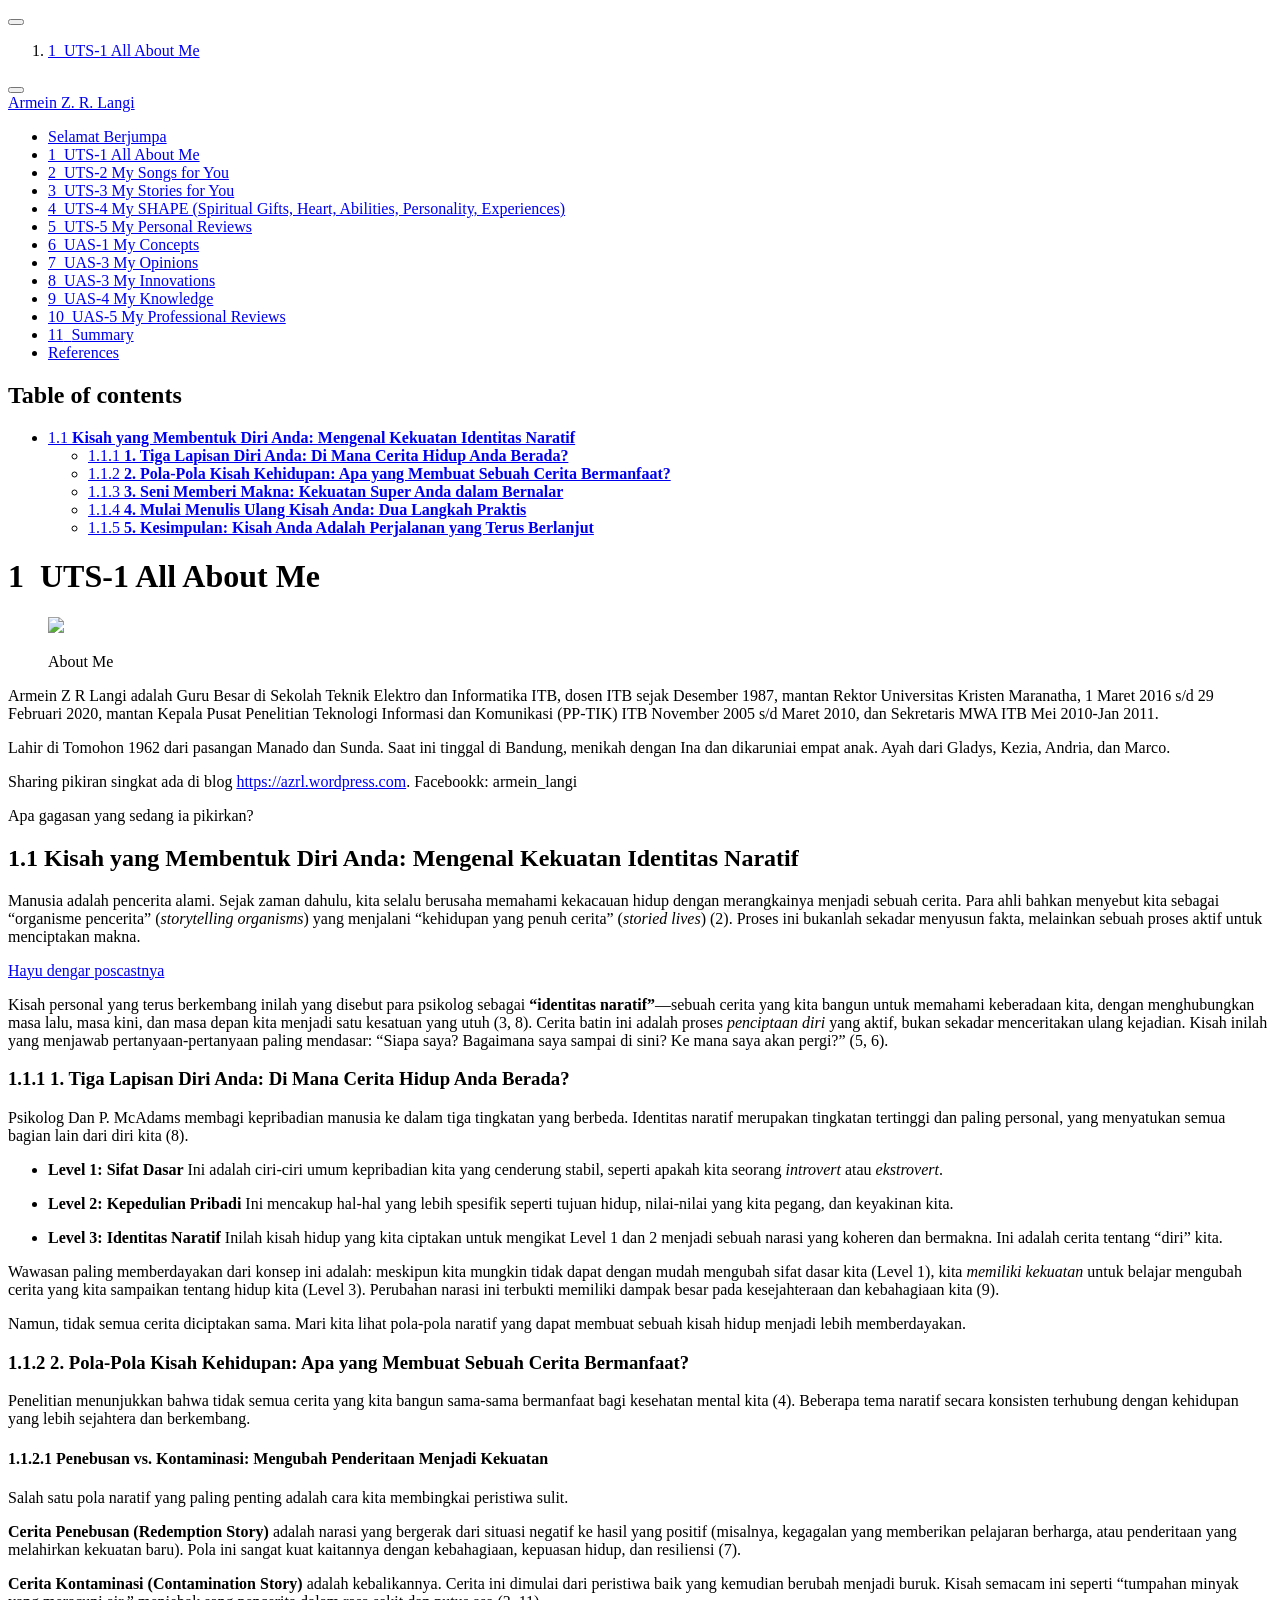
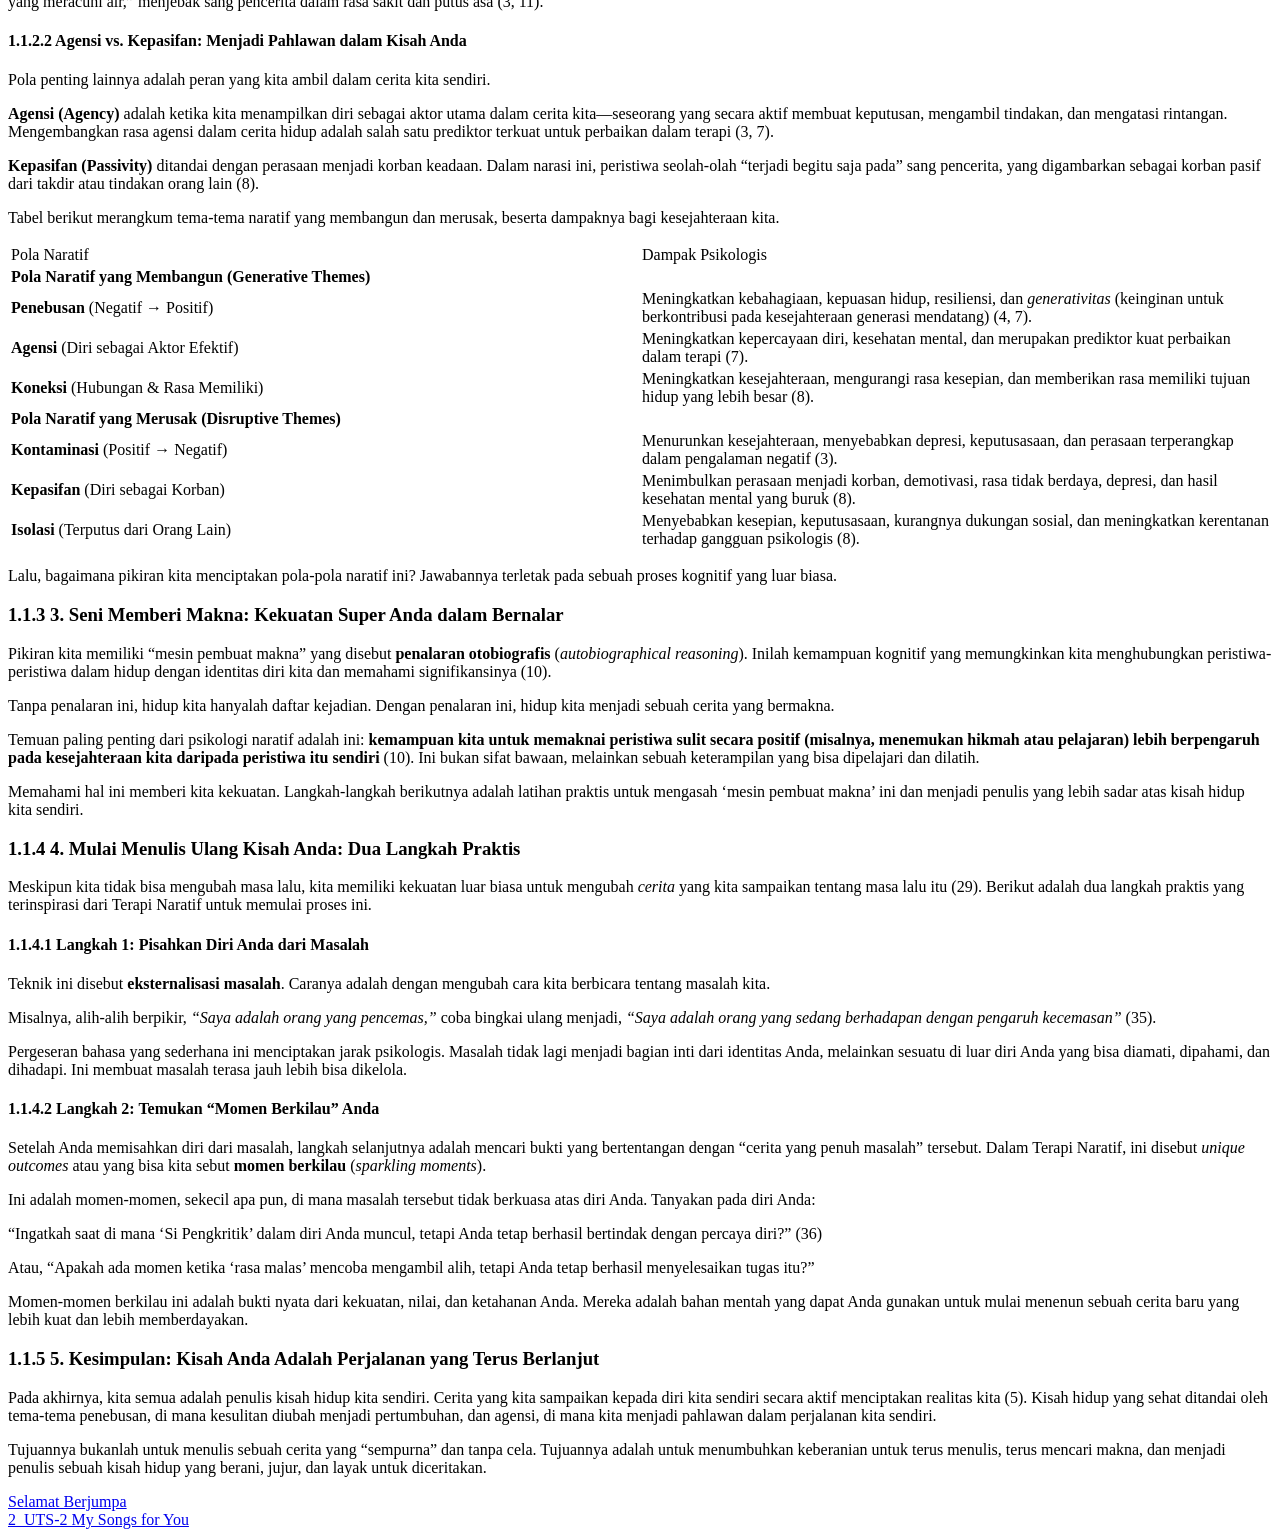
==== docs/All_About_me/index.html @ 0fa693c3 "Fix image width and podcast link path Co-authored-by: keiramelie <keiramelie@gmail.com>" ====
<!DOCTYPE html>
<html xmlns="http://www.w3.org/1999/xhtml" lang="en" xml:lang="en"><head>

<meta charset="utf-8">
<meta name="generator" content="quarto-1.8.24">

<meta name="viewport" content="width=device-width, initial-scale=1.0, user-scalable=yes">


<title>1&nbsp; UTS-1 All About Me – Armein Z. R. Langi</title>
<style>
code{white-space: pre-wrap;}
span.smallcaps{font-variant: small-caps;}
div.columns{display: flex; gap: min(4vw, 1.5em);}
div.column{flex: auto; overflow-x: auto;}
div.hanging-indent{margin-left: 1.5em; text-indent: -1.5em;}
ul.task-list{list-style: none;}
ul.task-list li input[type="checkbox"] {
  width: 0.8em;
  margin: 0 0.8em 0.2em -1em; /* quarto-specific, see https://github.com/quarto-dev/quarto-cli/issues/4556 */ 
  vertical-align: middle;
}
</style>


<script src="../site_libs/quarto-nav/quarto-nav.js"></script>
<script src="../site_libs/quarto-nav/headroom.min.js"></script>
<script src="../site_libs/clipboard/clipboard.min.js"></script>
<script src="../site_libs/quarto-search/autocomplete.umd.js"></script>
<script src="../site_libs/quarto-search/fuse.min.js"></script>
<script src="../site_libs/quarto-search/quarto-search.js"></script>
<meta name="quarto:offset" content="../">
<link href="../My_Song_for_You/index.html" rel="next">
<link href="../index.html" rel="prev">
<script src="../site_libs/quarto-html/quarto.js" type="module"></script>
<script src="../site_libs/quarto-html/tabsets/tabsets.js" type="module"></script>
<script src="../site_libs/quarto-html/axe/axe-check.js" type="module"></script>
<script src="../site_libs/quarto-html/popper.min.js"></script>
<script src="../site_libs/quarto-html/tippy.umd.min.js"></script>
<script src="../site_libs/quarto-html/anchor.min.js"></script>
<link href="../site_libs/quarto-html/tippy.css" rel="stylesheet">
<link href="../site_libs/quarto-html/quarto-syntax-highlighting-dc55a5b9e770e841cd82e46aadbfb9b0.css" rel="stylesheet" id="quarto-text-highlighting-styles">
<script src="../site_libs/bootstrap/bootstrap.min.js"></script>
<link href="../site_libs/bootstrap/bootstrap-icons.css" rel="stylesheet">
<link href="../site_libs/bootstrap/bootstrap-70a47bd5681a7291082a5b9f83d58762.min.css" rel="stylesheet" append-hash="true" id="quarto-bootstrap" data-mode="light">
<script id="quarto-search-options" type="application/json">{
  "location": "sidebar",
  "copy-button": false,
  "collapse-after": 3,
  "panel-placement": "start",
  "type": "textbox",
  "limit": 50,
  "keyboard-shortcut": [
    "f",
    "/",
    "s"
  ],
  "show-item-context": false,
  "language": {
    "search-no-results-text": "No results",
    "search-matching-documents-text": "matching documents",
    "search-copy-link-title": "Copy link to search",
    "search-hide-matches-text": "Hide additional matches",
    "search-more-match-text": "more match in this document",
    "search-more-matches-text": "more matches in this document",
    "search-clear-button-title": "Clear",
    "search-text-placeholder": "",
    "search-detached-cancel-button-title": "Cancel",
    "search-submit-button-title": "Submit",
    "search-label": "Search"
  }
}</script>


</head>

<body class="nav-sidebar floating quarto-light">

<div id="quarto-search-results"></div>
  <header id="quarto-header" class="headroom fixed-top">
  <nav class="quarto-secondary-nav">
    <div class="container-fluid d-flex">
      <button type="button" class="quarto-btn-toggle btn" data-bs-toggle="collapse" role="button" data-bs-target=".quarto-sidebar-collapse-item" aria-controls="quarto-sidebar" aria-expanded="false" aria-label="Toggle sidebar navigation" onclick="if (window.quartoToggleHeadroom) { window.quartoToggleHeadroom(); }">
        <i class="bi bi-layout-text-sidebar-reverse"></i>
      </button>
        <nav class="quarto-page-breadcrumbs" aria-label="breadcrumb"><ol class="breadcrumb"><li class="breadcrumb-item"><a href="../All_About_me/index.html"><span class="chapter-number">1</span>&nbsp; <span class="chapter-title">UTS-1 All About Me</span></a></li></ol></nav>
        <a class="flex-grow-1" role="navigation" data-bs-toggle="collapse" data-bs-target=".quarto-sidebar-collapse-item" aria-controls="quarto-sidebar" aria-expanded="false" aria-label="Toggle sidebar navigation" onclick="if (window.quartoToggleHeadroom) { window.quartoToggleHeadroom(); }">      
        </a>
      <button type="button" class="btn quarto-search-button" aria-label="Search" onclick="window.quartoOpenSearch();">
        <i class="bi bi-search"></i>
      </button>
    </div>
  </nav>
</header>
<!-- content -->
<div id="quarto-content" class="quarto-container page-columns page-rows-contents page-layout-article">
<!-- sidebar -->
  <nav id="quarto-sidebar" class="sidebar collapse collapse-horizontal quarto-sidebar-collapse-item sidebar-navigation floating overflow-auto">
    <div class="pt-lg-2 mt-2 text-left sidebar-header sidebar-header-stacked">
      <a href="../index.html" class="sidebar-logo-link">
      </a>
    <div class="sidebar-title mb-0 py-0">
      <a href="../">Armein Z. R. Langi</a> 
    </div>
      </div>
        <div class="mt-2 flex-shrink-0 align-items-center">
        <div class="sidebar-search">
        <div id="quarto-search" class="" title="Search"></div>
        </div>
        </div>
    <div class="sidebar-menu-container"> 
    <ul class="list-unstyled mt-1">
        <li class="sidebar-item">
  <div class="sidebar-item-container"> 
  <a href="../index.html" class="sidebar-item-text sidebar-link">
 <span class="menu-text">Selamat Berjumpa</span></a>
  </div>
</li>
        <li class="sidebar-item">
  <div class="sidebar-item-container"> 
  <a href="../All_About_me/index.html" class="sidebar-item-text sidebar-link active">
 <span class="menu-text"><span class="chapter-number">1</span>&nbsp; <span class="chapter-title">UTS-1 All About Me</span></span></a>
  </div>
</li>
        <li class="sidebar-item">
  <div class="sidebar-item-container"> 
  <a href="../My_Song_for_You/index.html" class="sidebar-item-text sidebar-link">
 <span class="menu-text"><span class="chapter-number">2</span>&nbsp; <span class="chapter-title">UTS-2 My Songs for You</span></span></a>
  </div>
</li>
        <li class="sidebar-item">
  <div class="sidebar-item-container"> 
  <a href="../My_Stories_for_You/index.html" class="sidebar-item-text sidebar-link">
 <span class="menu-text"><span class="chapter-number">3</span>&nbsp; <span class="chapter-title">UTS-3 My Stories for You</span></span></a>
  </div>
</li>
        <li class="sidebar-item">
  <div class="sidebar-item-container"> 
  <a href="../My_Shapes/index.html" class="sidebar-item-text sidebar-link">
 <span class="menu-text"><span class="chapter-number">4</span>&nbsp; <span class="chapter-title">UTS-4 My SHAPE (Spiritual Gifts, Heart, Abilities, Personality, Experiences)</span></span></a>
  </div>
</li>
        <li class="sidebar-item">
  <div class="sidebar-item-container"> 
  <a href="../My_Personal_Reviews/index.html" class="sidebar-item-text sidebar-link">
 <span class="menu-text"><span class="chapter-number">5</span>&nbsp; <span class="chapter-title">UTS-5 My Personal Reviews</span></span></a>
  </div>
</li>
        <li class="sidebar-item">
  <div class="sidebar-item-container"> 
  <a href="../My_Concepts/index.html" class="sidebar-item-text sidebar-link">
 <span class="menu-text"><span class="chapter-number">6</span>&nbsp; <span class="chapter-title">UAS-1 My Concepts</span></span></a>
  </div>
</li>
        <li class="sidebar-item">
  <div class="sidebar-item-container"> 
  <a href="../My_Opinions/index.html" class="sidebar-item-text sidebar-link">
 <span class="menu-text"><span class="chapter-number">7</span>&nbsp; <span class="chapter-title">UAS-3 My Opinions</span></span></a>
  </div>
</li>
        <li class="sidebar-item">
  <div class="sidebar-item-container"> 
  <a href="../My_Innovations/index.html" class="sidebar-item-text sidebar-link">
 <span class="menu-text"><span class="chapter-number">8</span>&nbsp; <span class="chapter-title">UAS-3 My Innovations</span></span></a>
  </div>
</li>
        <li class="sidebar-item">
  <div class="sidebar-item-container"> 
  <a href="../My_Knowledge/index.html" class="sidebar-item-text sidebar-link">
 <span class="menu-text"><span class="chapter-number">9</span>&nbsp; <span class="chapter-title">UAS-4 My Knowledge</span></span></a>
  </div>
</li>
        <li class="sidebar-item">
  <div class="sidebar-item-container"> 
  <a href="../My_Professional_Reviews/index.html" class="sidebar-item-text sidebar-link">
 <span class="menu-text"><span class="chapter-number">10</span>&nbsp; <span class="chapter-title">UAS-5 My Professional Reviews</span></span></a>
  </div>
</li>
        <li class="sidebar-item">
  <div class="sidebar-item-container"> 
  <a href="../summary.html" class="sidebar-item-text sidebar-link">
 <span class="menu-text"><span class="chapter-number">11</span>&nbsp; <span class="chapter-title">Summary</span></span></a>
  </div>
</li>
        <li class="sidebar-item">
  <div class="sidebar-item-container"> 
  <a href="../references.html" class="sidebar-item-text sidebar-link">
 <span class="menu-text">References</span></a>
  </div>
</li>
    </ul>
    </div>
</nav>
<div id="quarto-sidebar-glass" class="quarto-sidebar-collapse-item" data-bs-toggle="collapse" data-bs-target=".quarto-sidebar-collapse-item"></div>
<!-- margin-sidebar -->
    <div id="quarto-margin-sidebar" class="sidebar margin-sidebar">
        <nav id="TOC" role="doc-toc" class="toc-active">
    <h2 id="toc-title">Table of contents</h2>
   
  <ul>
  <li><a href="#kisah-yang-membentuk-diri-anda-mengenal-kekuatan-identitas-naratif" id="toc-kisah-yang-membentuk-diri-anda-mengenal-kekuatan-identitas-naratif" class="nav-link active" data-scroll-target="#kisah-yang-membentuk-diri-anda-mengenal-kekuatan-identitas-naratif"><span class="header-section-number">1.1</span> <strong>Kisah yang Membentuk Diri Anda: Mengenal Kekuatan Identitas Naratif</strong></a>
  <ul class="collapse">
  <li><a href="#tiga-lapisan-diri-anda-di-mana-cerita-hidup-anda-berada" id="toc-tiga-lapisan-diri-anda-di-mana-cerita-hidup-anda-berada" class="nav-link" data-scroll-target="#tiga-lapisan-diri-anda-di-mana-cerita-hidup-anda-berada"><span class="header-section-number">1.1.1</span> <strong>1. Tiga Lapisan Diri Anda: Di Mana Cerita Hidup Anda Berada?</strong></a></li>
  <li><a href="#pola-pola-kisah-kehidupan-apa-yang-membuat-sebuah-cerita-bermanfaat" id="toc-pola-pola-kisah-kehidupan-apa-yang-membuat-sebuah-cerita-bermanfaat" class="nav-link" data-scroll-target="#pola-pola-kisah-kehidupan-apa-yang-membuat-sebuah-cerita-bermanfaat"><span class="header-section-number">1.1.2</span> <strong>2. Pola-Pola Kisah Kehidupan: Apa yang Membuat Sebuah Cerita Bermanfaat?</strong></a></li>
  <li><a href="#seni-memberi-makna-kekuatan-super-anda-dalam-bernalar" id="toc-seni-memberi-makna-kekuatan-super-anda-dalam-bernalar" class="nav-link" data-scroll-target="#seni-memberi-makna-kekuatan-super-anda-dalam-bernalar"><span class="header-section-number">1.1.3</span> <strong>3. Seni Memberi Makna: Kekuatan Super Anda dalam Bernalar</strong></a></li>
  <li><a href="#mulai-menulis-ulang-kisah-anda-dua-langkah-praktis" id="toc-mulai-menulis-ulang-kisah-anda-dua-langkah-praktis" class="nav-link" data-scroll-target="#mulai-menulis-ulang-kisah-anda-dua-langkah-praktis"><span class="header-section-number">1.1.4</span> <strong>4. Mulai Menulis Ulang Kisah Anda: Dua Langkah Praktis</strong></a></li>
  <li><a href="#kesimpulan-kisah-anda-adalah-perjalanan-yang-terus-berlanjut" id="toc-kesimpulan-kisah-anda-adalah-perjalanan-yang-terus-berlanjut" class="nav-link" data-scroll-target="#kesimpulan-kisah-anda-adalah-perjalanan-yang-terus-berlanjut"><span class="header-section-number">1.1.5</span> <strong>5. Kesimpulan: Kisah Anda Adalah Perjalanan yang Terus Berlanjut</strong></a></li>
  </ul></li>
  </ul>
</nav>
    </div>
<!-- main -->
<main class="content" id="quarto-document-content">

<header id="title-block-header" class="quarto-title-block default">
<div class="quarto-title">
<h1 class="title"><span class="chapter-number">1</span>&nbsp; <span class="chapter-title">UTS-1 All About Me</span></h1>
</div>



<div class="quarto-title-meta">

    
  
    
  </div>
  


</header>


<div class="quarto-figure quarto-figure-center">
<figure class="figure">
<p><img src="../images/AZRL.png" class="img-fluid figure-img" style="width:100%"></p>
<figcaption>About Me</figcaption>
</figure>
</div>
<p>Armein Z R Langi adalah Guru Besar di Sekolah Teknik Elektro dan Informatika ITB, dosen ITB sejak Desember 1987, mantan Rektor Universitas Kristen Maranatha, 1 Maret 2016 s/d 29 Februari 2020, mantan Kepala Pusat Penelitian Teknologi Informasi dan Komunikasi (PP-TIK) ITB November 2005 s/d Maret 2010, dan Sekretaris MWA ITB Mei 2010-Jan 2011.</p>
<p>Lahir di Tomohon 1962 dari pasangan Manado dan Sunda. Saat ini tinggal di Bandung, menikah dengan Ina dan dikaruniai empat anak. Ayah dari Gladys, Kezia, Andria, dan Marco.</p>
<p>Sharing pikiran singkat ada di blog <a href="https://azrl.wordpress.com" class="uri">https://azrl.wordpress.com</a>. Facebookk: armein_langi</p>
<p>Apa gagasan yang sedang ia pikirkan?</p>
<section id="kisah-yang-membentuk-diri-anda-mengenal-kekuatan-identitas-naratif" class="level2" data-number="1.1">
<h2 data-number="1.1" class="anchored" data-anchor-id="kisah-yang-membentuk-diri-anda-mengenal-kekuatan-identitas-naratif"><span class="header-section-number">1.1</span> <strong>Kisah yang Membentuk Diri Anda: Mengenal Kekuatan Identitas Naratif</strong></h2>
<p>Manusia adalah pencerita alami. Sejak zaman dahulu, kita selalu berusaha memahami kekacauan hidup dengan merangkainya menjadi sebuah cerita. Para ahli bahkan menyebut kita sebagai “organisme pencerita” (<em>storytelling organisms</em>) yang menjalani “kehidupan yang penuh cerita” (<em>storied lives</em>) (2). Proses ini bukanlah sekadar menyusun fakta, melainkan sebuah proses aktif untuk menciptakan makna.</p>
<p><a href="../audio/Identitas_Naratif__Jadi_Sutradara_dan_Penulis_Kisah_Hidup_Anda_.mp4">Hayu dengar poscastnya</a></p>
<p>Kisah personal yang terus berkembang inilah yang disebut para psikolog sebagai <strong>“identitas naratif”</strong>—sebuah cerita yang kita bangun untuk memahami keberadaan kita, dengan menghubungkan masa lalu, masa kini, dan masa depan kita menjadi satu kesatuan yang utuh (3, 8). Cerita batin ini adalah proses <em>penciptaan diri</em> yang aktif, bukan sekadar menceritakan ulang kejadian. Kisah inilah yang menjawab pertanyaan-pertanyaan paling mendasar: “Siapa saya? Bagaimana saya sampai di sini? Ke mana saya akan pergi?” (5, 6).</p>
<section id="tiga-lapisan-diri-anda-di-mana-cerita-hidup-anda-berada" class="level3" data-number="1.1.1">
<h3 data-number="1.1.1" class="anchored" data-anchor-id="tiga-lapisan-diri-anda-di-mana-cerita-hidup-anda-berada"><span class="header-section-number">1.1.1</span> <strong>1. Tiga Lapisan Diri Anda: Di Mana Cerita Hidup Anda Berada?</strong></h3>
<p>Psikolog Dan P. McAdams membagi kepribadian manusia ke dalam tiga tingkatan yang berbeda. Identitas naratif merupakan tingkatan tertinggi dan paling personal, yang menyatukan semua bagian lain dari diri kita (8).</p>
<ul>
<li><p><strong>Level 1: Sifat Dasar</strong> Ini adalah ciri-ciri umum kepribadian kita yang cenderung stabil, seperti apakah kita seorang <em>introvert</em> atau <em>ekstrovert</em>.</p></li>
<li><p><strong>Level 2: Kepedulian Pribadi</strong> Ini mencakup hal-hal yang lebih spesifik seperti tujuan hidup, nilai-nilai yang kita pegang, dan keyakinan kita.</p></li>
<li><p><strong>Level 3: Identitas Naratif</strong> Inilah kisah hidup yang kita ciptakan untuk mengikat Level 1 dan 2 menjadi sebuah narasi yang koheren dan bermakna. Ini adalah cerita tentang “diri” kita.</p></li>
</ul>
<p>Wawasan paling memberdayakan dari konsep ini adalah: meskipun kita mungkin tidak dapat dengan mudah mengubah sifat dasar kita (Level 1), kita <em>memiliki kekuatan</em> untuk belajar mengubah cerita yang kita sampaikan tentang hidup kita (Level 3). Perubahan narasi ini terbukti memiliki dampak besar pada kesejahteraan dan kebahagiaan kita (9).</p>
<p>Namun, tidak semua cerita diciptakan sama. Mari kita lihat pola-pola naratif yang dapat membuat sebuah kisah hidup menjadi lebih memberdayakan.</p>
</section>
<section id="pola-pola-kisah-kehidupan-apa-yang-membuat-sebuah-cerita-bermanfaat" class="level3" data-number="1.1.2">
<h3 data-number="1.1.2" class="anchored" data-anchor-id="pola-pola-kisah-kehidupan-apa-yang-membuat-sebuah-cerita-bermanfaat"><span class="header-section-number">1.1.2</span> <strong>2. Pola-Pola Kisah Kehidupan: Apa yang Membuat Sebuah Cerita Bermanfaat?</strong></h3>
<p>Penelitian menunjukkan bahwa tidak semua cerita yang kita bangun sama-sama bermanfaat bagi kesehatan mental kita (4). Beberapa tema naratif secara konsisten terhubung dengan kehidupan yang lebih sejahtera dan berkembang.</p>
<section id="penebusan-vs.-kontaminasi-mengubah-penderitaan-menjadi-kekuatan" class="level4" data-number="1.1.2.1">
<h4 data-number="1.1.2.1" class="anchored" data-anchor-id="penebusan-vs.-kontaminasi-mengubah-penderitaan-menjadi-kekuatan"><span class="header-section-number">1.1.2.1</span> Penebusan vs.&nbsp;Kontaminasi: Mengubah Penderitaan Menjadi Kekuatan</h4>
<p>Salah satu pola naratif yang paling penting adalah cara kita membingkai peristiwa sulit.</p>
<p><strong>Cerita Penebusan (Redemption Story)</strong> adalah narasi yang bergerak dari situasi negatif ke hasil yang positif (misalnya, kegagalan yang memberikan pelajaran berharga, atau penderitaan yang melahirkan kekuatan baru). Pola ini sangat kuat kaitannya dengan kebahagiaan, kepuasan hidup, dan resiliensi (7).</p>
<p><strong>Cerita Kontaminasi (Contamination Story)</strong> adalah kebalikannya. Cerita ini dimulai dari peristiwa baik yang kemudian berubah menjadi buruk. Kisah semacam ini seperti “tumpahan minyak yang meracuni air,” menjebak sang pencerita dalam rasa sakit dan putus asa (3, 11).</p>
</section>
<section id="agensi-vs.-kepasifan-menjadi-pahlawan-dalam-kisah-anda" class="level4" data-number="1.1.2.2">
<h4 data-number="1.1.2.2" class="anchored" data-anchor-id="agensi-vs.-kepasifan-menjadi-pahlawan-dalam-kisah-anda"><span class="header-section-number">1.1.2.2</span> Agensi vs.&nbsp;Kepasifan: Menjadi Pahlawan dalam Kisah Anda</h4>
<p>Pola penting lainnya adalah peran yang kita ambil dalam cerita kita sendiri.</p>
<p><strong>Agensi (Agency)</strong> adalah ketika kita menampilkan diri sebagai aktor utama dalam cerita kita—seseorang yang secara aktif membuat keputusan, mengambil tindakan, dan mengatasi rintangan. Mengembangkan rasa agensi dalam cerita hidup adalah salah satu prediktor terkuat untuk perbaikan dalam terapi (3, 7).</p>
<p><strong>Kepasifan (Passivity)</strong> ditandai dengan perasaan menjadi korban keadaan. Dalam narasi ini, peristiwa seolah-olah “terjadi begitu saja pada” sang pencerita, yang digambarkan sebagai korban pasif dari takdir atau tindakan orang lain (8).</p>
<p>Tabel berikut merangkum tema-tema naratif yang membangun dan merusak, beserta dampaknya bagi kesejahteraan kita.</p>
<table class="caption-top table">
<colgroup>
<col style="width: 50%">
<col style="width: 50%">
</colgroup>
<tbody>
<tr class="odd">
<td>Pola Naratif</td>
<td>Dampak Psikologis</td>
</tr>
<tr class="even">
<td><strong>Pola Naratif yang Membangun (Generative Themes)</strong></td>
<td></td>
</tr>
<tr class="odd">
<td><strong>Penebusan</strong> (Negatif → Positif)</td>
<td>Meningkatkan kebahagiaan, kepuasan hidup, resiliensi, dan <em>generativitas</em> (keinginan untuk berkontribusi pada kesejahteraan generasi mendatang) (4, 7).</td>
</tr>
<tr class="even">
<td><strong>Agensi</strong> (Diri sebagai Aktor Efektif)</td>
<td>Meningkatkan kepercayaan diri, kesehatan mental, dan merupakan prediktor kuat perbaikan dalam terapi (7).</td>
</tr>
<tr class="odd">
<td><strong>Koneksi</strong> (Hubungan &amp; Rasa Memiliki)</td>
<td>Meningkatkan kesejahteraan, mengurangi rasa kesepian, dan memberikan rasa memiliki tujuan hidup yang lebih besar (8).</td>
</tr>
<tr class="even">
<td><strong>Pola Naratif yang Merusak (Disruptive Themes)</strong></td>
<td></td>
</tr>
<tr class="odd">
<td><strong>Kontaminasi</strong> (Positif → Negatif)</td>
<td>Menurunkan kesejahteraan, menyebabkan depresi, keputusasaan, dan perasaan terperangkap dalam pengalaman negatif (3).</td>
</tr>
<tr class="even">
<td><strong>Kepasifan</strong> (Diri sebagai Korban)</td>
<td>Menimbulkan perasaan menjadi korban, demotivasi, rasa tidak berdaya, depresi, dan hasil kesehatan mental yang buruk (8).</td>
</tr>
<tr class="odd">
<td><strong>Isolasi</strong> (Terputus dari Orang Lain)</td>
<td>Menyebabkan kesepian, keputusasaan, kurangnya dukungan sosial, dan meningkatkan kerentanan terhadap gangguan psikologis (8).</td>
</tr>
</tbody>
</table>
<p>Lalu, bagaimana pikiran kita menciptakan pola-pola naratif ini? Jawabannya terletak pada sebuah proses kognitif yang luar biasa.</p>
</section>
</section>
<section id="seni-memberi-makna-kekuatan-super-anda-dalam-bernalar" class="level3" data-number="1.1.3">
<h3 data-number="1.1.3" class="anchored" data-anchor-id="seni-memberi-makna-kekuatan-super-anda-dalam-bernalar"><span class="header-section-number">1.1.3</span> <strong>3. Seni Memberi Makna: Kekuatan Super Anda dalam Bernalar</strong></h3>
<p>Pikiran kita memiliki “mesin pembuat makna” yang disebut <strong>penalaran otobiografis</strong> (<em>autobiographical reasoning</em>). Inilah kemampuan kognitif yang memungkinkan kita menghubungkan peristiwa-peristiwa dalam hidup dengan identitas diri kita dan memahami signifikansinya (10).</p>
<p>Tanpa penalaran ini, hidup kita hanyalah daftar kejadian. Dengan penalaran ini, hidup kita menjadi sebuah cerita yang bermakna.</p>
<p>Temuan paling penting dari psikologi naratif adalah ini: <strong>kemampuan kita untuk memaknai peristiwa sulit secara positif (misalnya, menemukan hikmah atau pelajaran) lebih berpengaruh pada kesejahteraan kita daripada peristiwa itu sendiri</strong> (10). Ini bukan sifat bawaan, melainkan sebuah keterampilan yang bisa dipelajari dan dilatih.</p>
<p>Memahami hal ini memberi kita kekuatan. Langkah-langkah berikutnya adalah latihan praktis untuk mengasah ‘mesin pembuat makna’ ini dan menjadi penulis yang lebih sadar atas kisah hidup kita sendiri.</p>
</section>
<section id="mulai-menulis-ulang-kisah-anda-dua-langkah-praktis" class="level3" data-number="1.1.4">
<h3 data-number="1.1.4" class="anchored" data-anchor-id="mulai-menulis-ulang-kisah-anda-dua-langkah-praktis"><span class="header-section-number">1.1.4</span> <strong>4. Mulai Menulis Ulang Kisah Anda: Dua Langkah Praktis</strong></h3>
<p>Meskipun kita tidak bisa mengubah masa lalu, kita memiliki kekuatan luar biasa untuk mengubah <em>cerita</em> yang kita sampaikan tentang masa lalu itu (29). Berikut adalah dua langkah praktis yang terinspirasi dari Terapi Naratif untuk memulai proses ini.</p>
<section id="langkah-1-pisahkan-diri-anda-dari-masalah" class="level4" data-number="1.1.4.1">
<h4 data-number="1.1.4.1" class="anchored" data-anchor-id="langkah-1-pisahkan-diri-anda-dari-masalah"><span class="header-section-number">1.1.4.1</span> Langkah 1: Pisahkan Diri Anda dari Masalah</h4>
<p>Teknik ini disebut <strong>eksternalisasi masalah</strong>. Caranya adalah dengan mengubah cara kita berbicara tentang masalah kita.</p>
<p>Misalnya, alih-alih berpikir, <em>“Saya adalah orang yang pencemas,”</em> coba bingkai ulang menjadi, <em>“Saya adalah orang yang sedang berhadapan dengan pengaruh kecemasan”</em> (35).</p>
<p>Pergeseran bahasa yang sederhana ini menciptakan jarak psikologis. Masalah tidak lagi menjadi bagian inti dari identitas Anda, melainkan sesuatu di luar diri Anda yang bisa diamati, dipahami, dan dihadapi. Ini membuat masalah terasa jauh lebih bisa dikelola.</p>
</section>
<section id="langkah-2-temukan-momen-berkilau-anda" class="level4" data-number="1.1.4.2">
<h4 data-number="1.1.4.2" class="anchored" data-anchor-id="langkah-2-temukan-momen-berkilau-anda"><span class="header-section-number">1.1.4.2</span> Langkah 2: Temukan “Momen Berkilau” Anda</h4>
<p>Setelah Anda memisahkan diri dari masalah, langkah selanjutnya adalah mencari bukti yang bertentangan dengan “cerita yang penuh masalah” tersebut. Dalam Terapi Naratif, ini disebut <em>unique outcomes</em> atau yang bisa kita sebut <strong>momen berkilau</strong> (<em>sparkling moments</em>).</p>
<p>Ini adalah momen-momen, sekecil apa pun, di mana masalah tersebut tidak berkuasa atas diri Anda. Tanyakan pada diri Anda:</p>
<p>“Ingatkah saat di mana ‘Si Pengkritik’ dalam diri Anda muncul, tetapi Anda tetap berhasil bertindak dengan percaya diri?” (36)</p>
<p>Atau, “Apakah ada momen ketika ‘rasa malas’ mencoba mengambil alih, tetapi Anda tetap berhasil menyelesaikan tugas itu?”</p>
<p>Momen-momen berkilau ini adalah bukti nyata dari kekuatan, nilai, dan ketahanan Anda. Mereka adalah bahan mentah yang dapat Anda gunakan untuk mulai menenun sebuah cerita baru yang lebih kuat dan lebih memberdayakan.</p>
</section>
</section>
<section id="kesimpulan-kisah-anda-adalah-perjalanan-yang-terus-berlanjut" class="level3" data-number="1.1.5">
<h3 data-number="1.1.5" class="anchored" data-anchor-id="kesimpulan-kisah-anda-adalah-perjalanan-yang-terus-berlanjut"><span class="header-section-number">1.1.5</span> <strong>5. Kesimpulan: Kisah Anda Adalah Perjalanan yang Terus Berlanjut</strong></h3>
<p>Pada akhirnya, kita semua adalah penulis kisah hidup kita sendiri. Cerita yang kita sampaikan kepada diri kita sendiri secara aktif menciptakan realitas kita (5). Kisah hidup yang sehat ditandai oleh tema-tema penebusan, di mana kesulitan diubah menjadi pertumbuhan, dan agensi, di mana kita menjadi pahlawan dalam perjalanan kita sendiri.</p>
<p>Tujuannya bukanlah untuk menulis sebuah cerita yang “sempurna” dan tanpa cela. Tujuannya adalah untuk menumbuhkan keberanian untuk terus menulis, terus mencari makna, dan menjadi penulis sebuah kisah hidup yang berani, jujur, dan layak untuk diceritakan.</p>


</section>
</section>

</main> <!-- /main -->
<script id="quarto-html-after-body" type="application/javascript">
  window.document.addEventListener("DOMContentLoaded", function (event) {
    const icon = "";
    const anchorJS = new window.AnchorJS();
    anchorJS.options = {
      placement: 'right',
      icon: icon
    };
    anchorJS.add('.anchored');
    const isCodeAnnotation = (el) => {
      for (const clz of el.classList) {
        if (clz.startsWith('code-annotation-')) {                     
          return true;
        }
      }
      return false;
    }
    const onCopySuccess = function(e) {
      // button target
      const button = e.trigger;
      // don't keep focus
      button.blur();
      // flash "checked"
      button.classList.add('code-copy-button-checked');
      var currentTitle = button.getAttribute("title");
      button.setAttribute("title", "Copied!");
      let tooltip;
      if (window.bootstrap) {
        button.setAttribute("data-bs-toggle", "tooltip");
        button.setAttribute("data-bs-placement", "left");
        button.setAttribute("data-bs-title", "Copied!");
        tooltip = new bootstrap.Tooltip(button, 
          { trigger: "manual", 
            customClass: "code-copy-button-tooltip",
            offset: [0, -8]});
        tooltip.show();    
      }
      setTimeout(function() {
        if (tooltip) {
          tooltip.hide();
          button.removeAttribute("data-bs-title");
          button.removeAttribute("data-bs-toggle");
          button.removeAttribute("data-bs-placement");
        }
        button.setAttribute("title", currentTitle);
        button.classList.remove('code-copy-button-checked');
      }, 1000);
      // clear code selection
      e.clearSelection();
    }
    const getTextToCopy = function(trigger) {
      const outerScaffold = trigger.parentElement.cloneNode(true);
      const codeEl = outerScaffold.querySelector('code');
      for (const childEl of codeEl.children) {
        if (isCodeAnnotation(childEl)) {
          childEl.remove();
        }
      }
      return codeEl.innerText;
    }
    const clipboard = new window.ClipboardJS('.code-copy-button:not([data-in-quarto-modal])', {
      text: getTextToCopy
    });
    clipboard.on('success', onCopySuccess);
    if (window.document.getElementById('quarto-embedded-source-code-modal')) {
      const clipboardModal = new window.ClipboardJS('.code-copy-button[data-in-quarto-modal]', {
        text: getTextToCopy,
        container: window.document.getElementById('quarto-embedded-source-code-modal')
      });
      clipboardModal.on('success', onCopySuccess);
    }
      var localhostRegex = new RegExp(/^(?:http|https):\/\/localhost\:?[0-9]*\//);
      var mailtoRegex = new RegExp(/^mailto:/);
        var filterRegex = new RegExp('/' + window.location.host + '/');
      var isInternal = (href) => {
          return filterRegex.test(href) || localhostRegex.test(href) || mailtoRegex.test(href);
      }
      // Inspect non-navigation links and adorn them if external
     var links = window.document.querySelectorAll('a[href]:not(.nav-link):not(.navbar-brand):not(.toc-action):not(.sidebar-link):not(.sidebar-item-toggle):not(.pagination-link):not(.no-external):not([aria-hidden]):not(.dropdown-item):not(.quarto-navigation-tool):not(.about-link)');
      for (var i=0; i<links.length; i++) {
        const link = links[i];
        if (!isInternal(link.href)) {
          // undo the damage that might have been done by quarto-nav.js in the case of
          // links that we want to consider external
          if (link.dataset.originalHref !== undefined) {
            link.href = link.dataset.originalHref;
          }
        }
      }
    function tippyHover(el, contentFn, onTriggerFn, onUntriggerFn) {
      const config = {
        allowHTML: true,
        maxWidth: 500,
        delay: 100,
        arrow: false,
        appendTo: function(el) {
            return el.parentElement;
        },
        interactive: true,
        interactiveBorder: 10,
        theme: 'quarto',
        placement: 'bottom-start',
      };
      if (contentFn) {
        config.content = contentFn;
      }
      if (onTriggerFn) {
        config.onTrigger = onTriggerFn;
      }
      if (onUntriggerFn) {
        config.onUntrigger = onUntriggerFn;
      }
      window.tippy(el, config); 
    }
    const noterefs = window.document.querySelectorAll('a[role="doc-noteref"]');
    for (var i=0; i<noterefs.length; i++) {
      const ref = noterefs[i];
      tippyHover(ref, function() {
        // use id or data attribute instead here
        let href = ref.getAttribute('data-footnote-href') || ref.getAttribute('href');
        try { href = new URL(href).hash; } catch {}
        const id = href.replace(/^#\/?/, "");
        const note = window.document.getElementById(id);
        if (note) {
          return note.innerHTML;
        } else {
          return "";
        }
      });
    }
    const xrefs = window.document.querySelectorAll('a.quarto-xref');
    const processXRef = (id, note) => {
      // Strip column container classes
      const stripColumnClz = (el) => {
        el.classList.remove("page-full", "page-columns");
        if (el.children) {
          for (const child of el.children) {
            stripColumnClz(child);
          }
        }
      }
      stripColumnClz(note)
      if (id === null || id.startsWith('sec-')) {
        // Special case sections, only their first couple elements
        const container = document.createElement("div");
        if (note.children && note.children.length > 2) {
          container.appendChild(note.children[0].cloneNode(true));
          for (let i = 1; i < note.children.length; i++) {
            const child = note.children[i];
            if (child.tagName === "P" && child.innerText === "") {
              continue;
            } else {
              container.appendChild(child.cloneNode(true));
              break;
            }
          }
          if (window.Quarto?.typesetMath) {
            window.Quarto.typesetMath(container);
          }
          return container.innerHTML
        } else {
          if (window.Quarto?.typesetMath) {
            window.Quarto.typesetMath(note);
          }
          return note.innerHTML;
        }
      } else {
        // Remove any anchor links if they are present
        const anchorLink = note.querySelector('a.anchorjs-link');
        if (anchorLink) {
          anchorLink.remove();
        }
        if (window.Quarto?.typesetMath) {
          window.Quarto.typesetMath(note);
        }
        if (note.classList.contains("callout")) {
          return note.outerHTML;
        } else {
          return note.innerHTML;
        }
      }
    }
    for (var i=0; i<xrefs.length; i++) {
      const xref = xrefs[i];
      tippyHover(xref, undefined, function(instance) {
        instance.disable();
        let url = xref.getAttribute('href');
        let hash = undefined; 
        if (url.startsWith('#')) {
          hash = url;
        } else {
          try { hash = new URL(url).hash; } catch {}
        }
        if (hash) {
          const id = hash.replace(/^#\/?/, "");
          const note = window.document.getElementById(id);
          if (note !== null) {
            try {
              const html = processXRef(id, note.cloneNode(true));
              instance.setContent(html);
            } finally {
              instance.enable();
              instance.show();
            }
          } else {
            // See if we can fetch this
            fetch(url.split('#')[0])
            .then(res => res.text())
            .then(html => {
              const parser = new DOMParser();
              const htmlDoc = parser.parseFromString(html, "text/html");
              const note = htmlDoc.getElementById(id);
              if (note !== null) {
                const html = processXRef(id, note);
                instance.setContent(html);
              } 
            }).finally(() => {
              instance.enable();
              instance.show();
            });
          }
        } else {
          // See if we can fetch a full url (with no hash to target)
          // This is a special case and we should probably do some content thinning / targeting
          fetch(url)
          .then(res => res.text())
          .then(html => {
            const parser = new DOMParser();
            const htmlDoc = parser.parseFromString(html, "text/html");
            const note = htmlDoc.querySelector('main.content');
            if (note !== null) {
              // This should only happen for chapter cross references
              // (since there is no id in the URL)
              // remove the first header
              if (note.children.length > 0 && note.children[0].tagName === "HEADER") {
                note.children[0].remove();
              }
              const html = processXRef(null, note);
              instance.setContent(html);
            } 
          }).finally(() => {
            instance.enable();
            instance.show();
          });
        }
      }, function(instance) {
      });
    }
        let selectedAnnoteEl;
        const selectorForAnnotation = ( cell, annotation) => {
          let cellAttr = 'data-code-cell="' + cell + '"';
          let lineAttr = 'data-code-annotation="' +  annotation + '"';
          const selector = 'span[' + cellAttr + '][' + lineAttr + ']';
          return selector;
        }
        const selectCodeLines = (annoteEl) => {
          const doc = window.document;
          const targetCell = annoteEl.getAttribute("data-target-cell");
          const targetAnnotation = annoteEl.getAttribute("data-target-annotation");
          const annoteSpan = window.document.querySelector(selectorForAnnotation(targetCell, targetAnnotation));
          const lines = annoteSpan.getAttribute("data-code-lines").split(",");
          const lineIds = lines.map((line) => {
            return targetCell + "-" + line;
          })
          let top = null;
          let height = null;
          let parent = null;
          if (lineIds.length > 0) {
              //compute the position of the single el (top and bottom and make a div)
              const el = window.document.getElementById(lineIds[0]);
              top = el.offsetTop;
              height = el.offsetHeight;
              parent = el.parentElement.parentElement;
            if (lineIds.length > 1) {
              const lastEl = window.document.getElementById(lineIds[lineIds.length - 1]);
              const bottom = lastEl.offsetTop + lastEl.offsetHeight;
              height = bottom - top;
            }
            if (top !== null && height !== null && parent !== null) {
              // cook up a div (if necessary) and position it 
              let div = window.document.getElementById("code-annotation-line-highlight");
              if (div === null) {
                div = window.document.createElement("div");
                div.setAttribute("id", "code-annotation-line-highlight");
                div.style.position = 'absolute';
                parent.appendChild(div);
              }
              div.style.top = top - 2 + "px";
              div.style.height = height + 4 + "px";
              div.style.left = 0;
              let gutterDiv = window.document.getElementById("code-annotation-line-highlight-gutter");
              if (gutterDiv === null) {
                gutterDiv = window.document.createElement("div");
                gutterDiv.setAttribute("id", "code-annotation-line-highlight-gutter");
                gutterDiv.style.position = 'absolute';
                const codeCell = window.document.getElementById(targetCell);
                const gutter = codeCell.querySelector('.code-annotation-gutter');
                gutter.appendChild(gutterDiv);
              }
              gutterDiv.style.top = top - 2 + "px";
              gutterDiv.style.height = height + 4 + "px";
            }
            selectedAnnoteEl = annoteEl;
          }
        };
        const unselectCodeLines = () => {
          const elementsIds = ["code-annotation-line-highlight", "code-annotation-line-highlight-gutter"];
          elementsIds.forEach((elId) => {
            const div = window.document.getElementById(elId);
            if (div) {
              div.remove();
            }
          });
          selectedAnnoteEl = undefined;
        };
          // Handle positioning of the toggle
      window.addEventListener(
        "resize",
        throttle(() => {
          elRect = undefined;
          if (selectedAnnoteEl) {
            selectCodeLines(selectedAnnoteEl);
          }
        }, 10)
      );
      function throttle(fn, ms) {
      let throttle = false;
      let timer;
        return (...args) => {
          if(!throttle) { // first call gets through
              fn.apply(this, args);
              throttle = true;
          } else { // all the others get throttled
              if(timer) clearTimeout(timer); // cancel #2
              timer = setTimeout(() => {
                fn.apply(this, args);
                timer = throttle = false;
              }, ms);
          }
        };
      }
        // Attach click handler to the DT
        const annoteDls = window.document.querySelectorAll('dt[data-target-cell]');
        for (const annoteDlNode of annoteDls) {
          annoteDlNode.addEventListener('click', (event) => {
            const clickedEl = event.target;
            if (clickedEl !== selectedAnnoteEl) {
              unselectCodeLines();
              const activeEl = window.document.querySelector('dt[data-target-cell].code-annotation-active');
              if (activeEl) {
                activeEl.classList.remove('code-annotation-active');
              }
              selectCodeLines(clickedEl);
              clickedEl.classList.add('code-annotation-active');
            } else {
              // Unselect the line
              unselectCodeLines();
              clickedEl.classList.remove('code-annotation-active');
            }
          });
        }
    const findCites = (el) => {
      const parentEl = el.parentElement;
      if (parentEl) {
        const cites = parentEl.dataset.cites;
        if (cites) {
          return {
            el,
            cites: cites.split(' ')
          };
        } else {
          return findCites(el.parentElement)
        }
      } else {
        return undefined;
      }
    };
    var bibliorefs = window.document.querySelectorAll('a[role="doc-biblioref"]');
    for (var i=0; i<bibliorefs.length; i++) {
      const ref = bibliorefs[i];
      const citeInfo = findCites(ref);
      if (citeInfo) {
        tippyHover(citeInfo.el, function() {
          var popup = window.document.createElement('div');
          citeInfo.cites.forEach(function(cite) {
            var citeDiv = window.document.createElement('div');
            citeDiv.classList.add('hanging-indent');
            citeDiv.classList.add('csl-entry');
            var biblioDiv = window.document.getElementById('ref-' + cite);
            if (biblioDiv) {
              citeDiv.innerHTML = biblioDiv.innerHTML;
            }
            popup.appendChild(citeDiv);
          });
          return popup.innerHTML;
        });
      }
    }
  });
  </script>
<nav class="page-navigation">
  <div class="nav-page nav-page-previous">
      <a href="../index.html" class="pagination-link" aria-label="Selamat Berjumpa">
        <i class="bi bi-arrow-left-short"></i> <span class="nav-page-text">Selamat Berjumpa</span>
      </a>          
  </div>
  <div class="nav-page nav-page-next">
      <a href="../My_Song_for_You/index.html" class="pagination-link" aria-label="UTS-2 My Songs for You">
        <span class="nav-page-text"><span class="chapter-number">2</span>&nbsp; <span class="chapter-title">UTS-2 My Songs for You</span></span> <i class="bi bi-arrow-right-short"></i>
      </a>
  </div>
</nav>
</div> <!-- /content -->




</body></html>
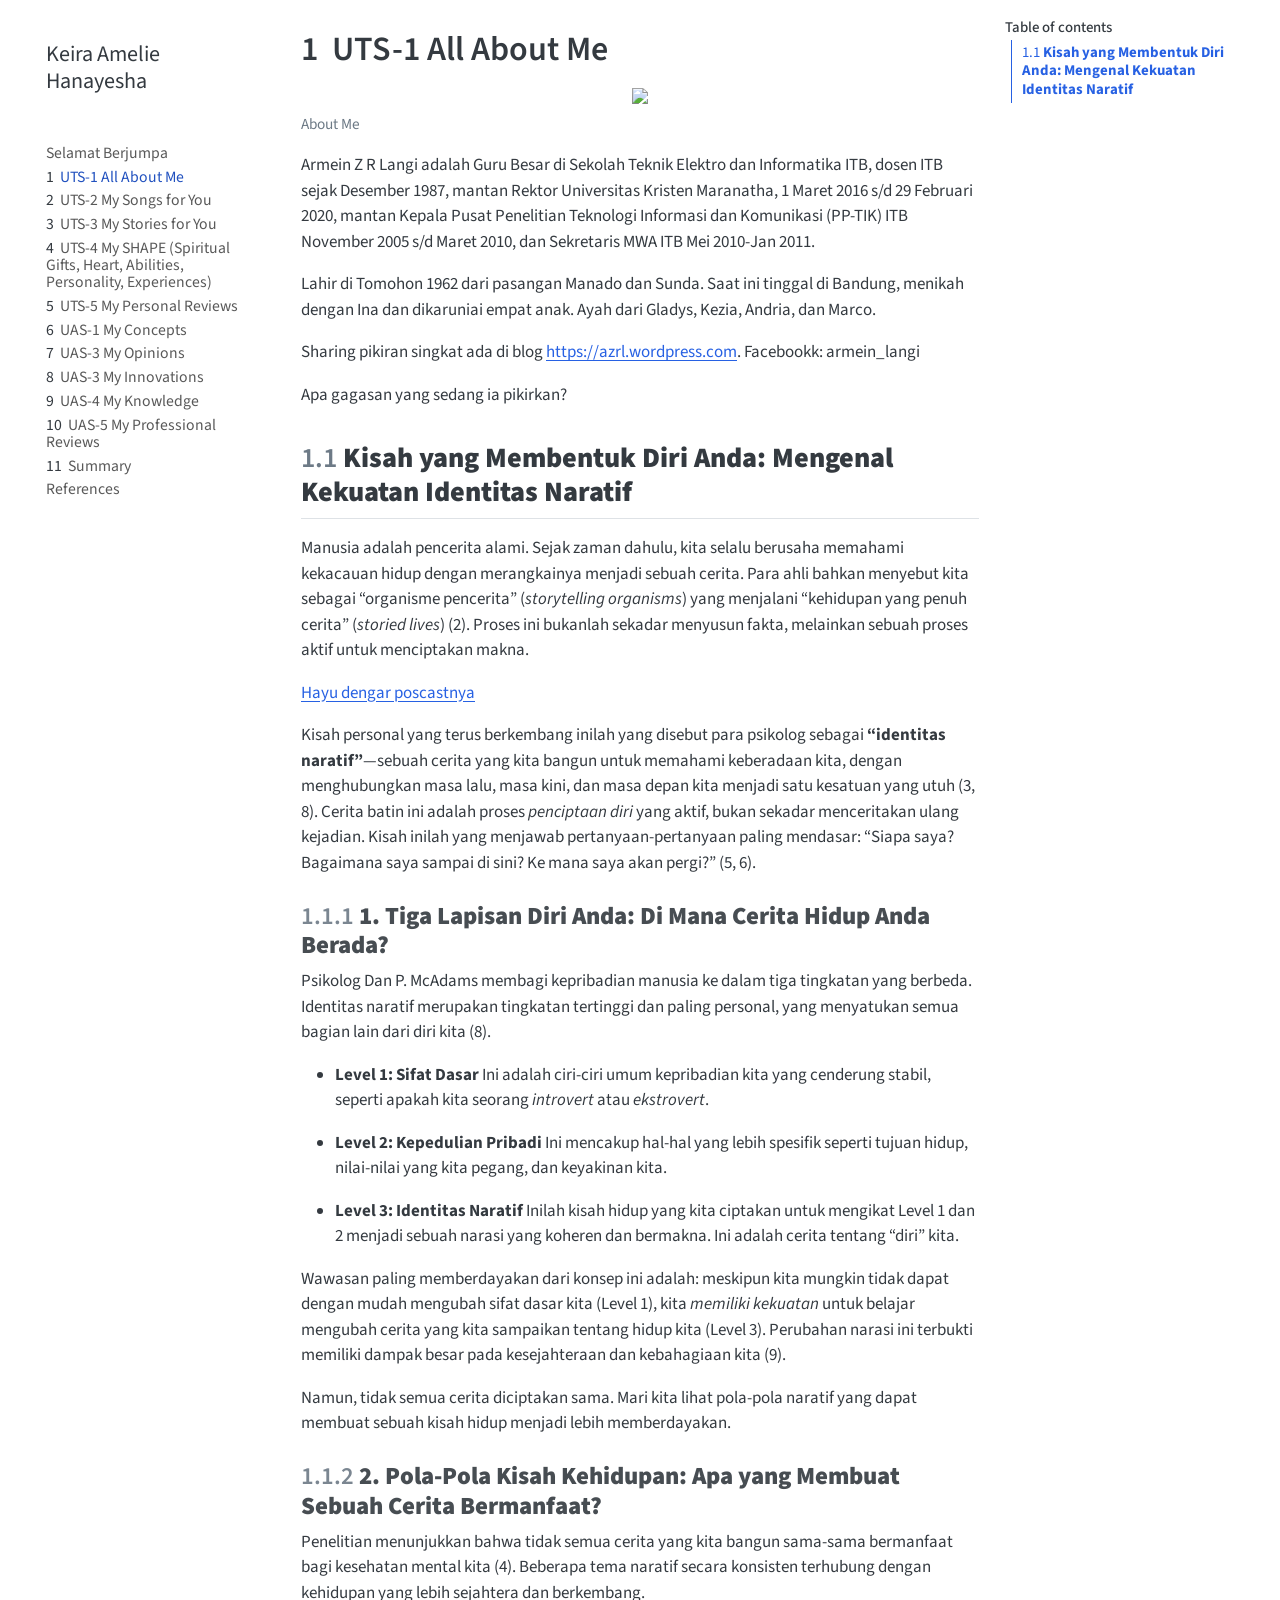
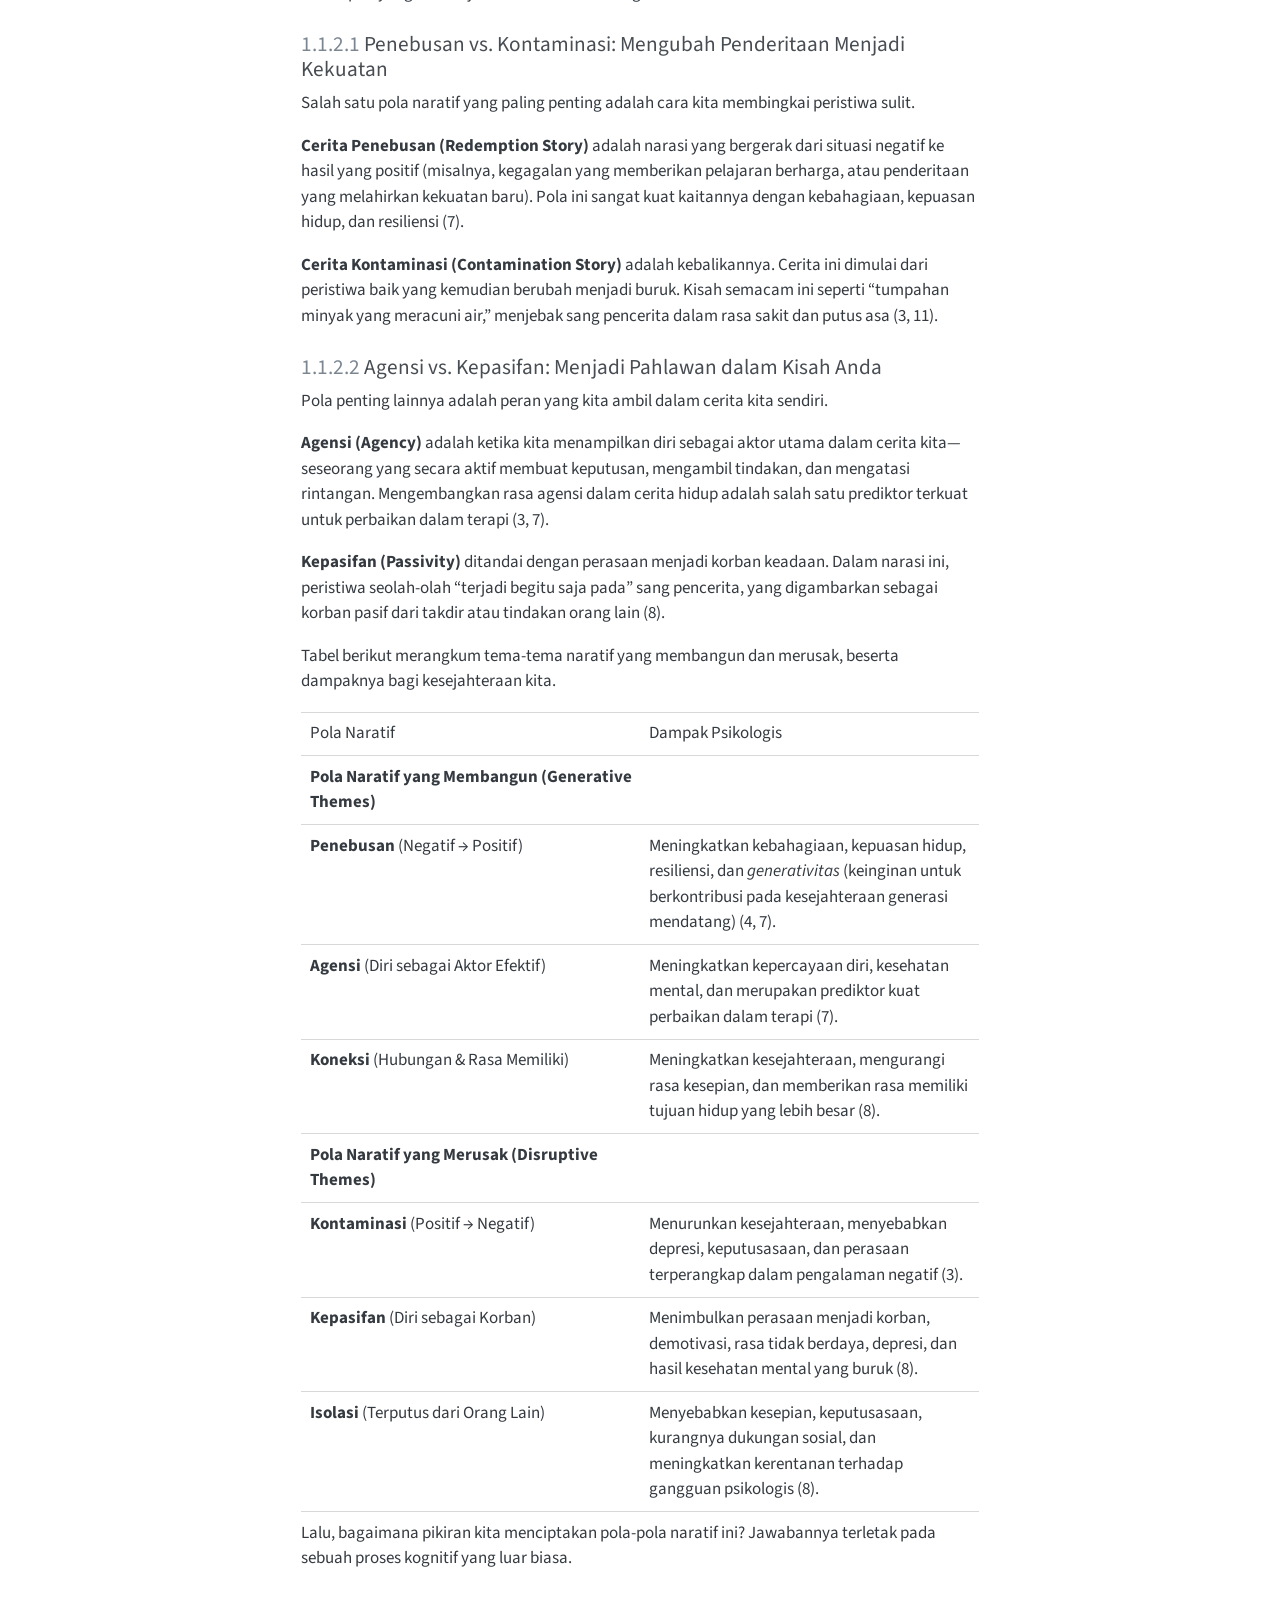
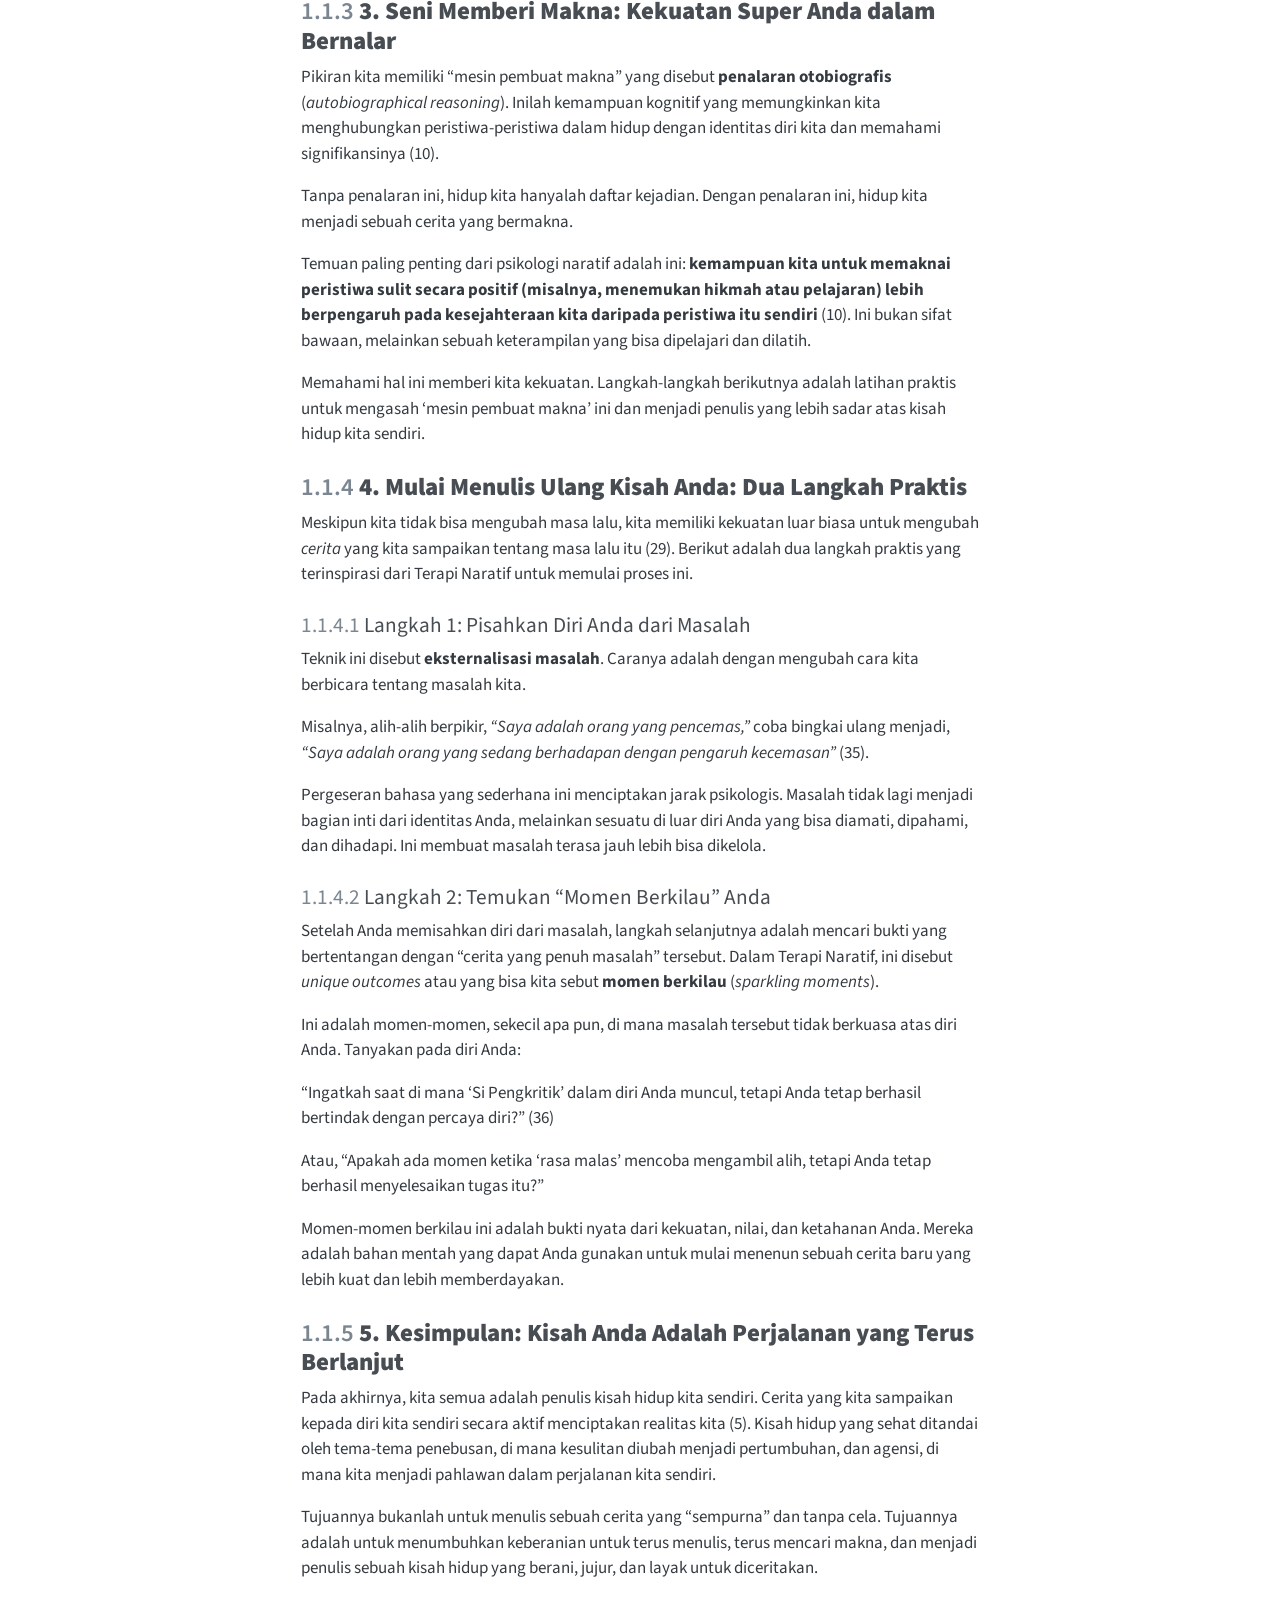
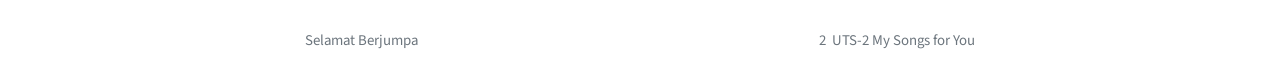
==== commit f08a143b: "Auto-update docs from Quarto build" ====
--- a/docs/All_About_me/index.html
+++ b/docs/All_About_me/index.html
@@ -2,12 +2,12 @@
 <html xmlns="http://www.w3.org/1999/xhtml" lang="en" xml:lang="en"><head>
 
 <meta charset="utf-8">
-<meta name="generator" content="quarto-1.8.24">
+<meta name="generator" content="quarto-1.8.25">
 
 <meta name="viewport" content="width=device-width, initial-scale=1.0, user-scalable=yes">
 
 
-<title>1&nbsp; UTS-1 All About Me – Armein Z. R. Langi</title>
+<title>1&nbsp; UTS-1 All About Me – Keira Amelie Hanayesha</title>
 <style>
 code{white-space: pre-wrap;}
 span.smallcaps{font-variant: small-caps;}
@@ -39,10 +39,10 @@
 <script src="../site_libs/quarto-html/tippy.umd.min.js"></script>
 <script src="../site_libs/quarto-html/anchor.min.js"></script>
 <link href="../site_libs/quarto-html/tippy.css" rel="stylesheet">
-<link href="../site_libs/quarto-html/quarto-syntax-highlighting-dc55a5b9e770e841cd82e46aadbfb9b0.css" rel="stylesheet" id="quarto-text-highlighting-styles">
+<link href="../site_libs/quarto-html/quarto-syntax-highlighting-7b89279ff1a6dce999919e0e67d4d9ec.css" rel="stylesheet" id="quarto-text-highlighting-styles">
 <script src="../site_libs/bootstrap/bootstrap.min.js"></script>
 <link href="../site_libs/bootstrap/bootstrap-icons.css" rel="stylesheet">
-<link href="../site_libs/bootstrap/bootstrap-70a47bd5681a7291082a5b9f83d58762.min.css" rel="stylesheet" append-hash="true" id="quarto-bootstrap" data-mode="light">
+<link href="../site_libs/bootstrap/bootstrap-0dd2bd5de344125cf763a379ddc3eb04.min.css" rel="stylesheet" append-hash="true" id="quarto-bootstrap" data-mode="light">
 <script id="quarto-search-options" type="application/json">{
   "location": "sidebar",
   "copy-button": false,
@@ -100,7 +100,7 @@
       <a href="../index.html" class="sidebar-logo-link">
       </a>
     <div class="sidebar-title mb-0 py-0">
-      <a href="../">Armein Z. R. Langi</a> 
+      <a href="../">Keira Amelie Hanayesha</a> 
     </div>
       </div>
         <div class="mt-2 flex-shrink-0 align-items-center">
@@ -233,7 +233,7 @@
 
 <div class="quarto-figure quarto-figure-center">
 <figure class="figure">
-<p><img src="../images/AZRL.png" class="img-fluid figure-img" style="width:100%"></p>
+<p><img src="../images/AZRL.png" class="img-fluid figure-img" style="width:950.0%"></p>
 <figcaption>About Me</figcaption>
 </figure>
 </div>
@@ -244,7 +244,7 @@
 <section id="kisah-yang-membentuk-diri-anda-mengenal-kekuatan-identitas-naratif" class="level2" data-number="1.1">
 <h2 data-number="1.1" class="anchored" data-anchor-id="kisah-yang-membentuk-diri-anda-mengenal-kekuatan-identitas-naratif"><span class="header-section-number">1.1</span> <strong>Kisah yang Membentuk Diri Anda: Mengenal Kekuatan Identitas Naratif</strong></h2>
 <p>Manusia adalah pencerita alami. Sejak zaman dahulu, kita selalu berusaha memahami kekacauan hidup dengan merangkainya menjadi sebuah cerita. Para ahli bahkan menyebut kita sebagai “organisme pencerita” (<em>storytelling organisms</em>) yang menjalani “kehidupan yang penuh cerita” (<em>storied lives</em>) (2). Proses ini bukanlah sekadar menyusun fakta, melainkan sebuah proses aktif untuk menciptakan makna.</p>
-<p><a href="../audio/Identitas_Naratif__Jadi_Sutradara_dan_Penulis_Kisah_Hidup_Anda_.mp4">Hayu dengar poscastnya</a></p>
+<p><a href="./audio/Identitas_Naratif__Jadi_Sutradara_dan_Penulis_Kisah_Hidup_Anda_.mp4">Hayu dengar poscastnya</a></p>
 <p>Kisah personal yang terus berkembang inilah yang disebut para psikolog sebagai <strong>“identitas naratif”</strong>—sebuah cerita yang kita bangun untuk memahami keberadaan kita, dengan menghubungkan masa lalu, masa kini, dan masa depan kita menjadi satu kesatuan yang utuh (3, 8). Cerita batin ini adalah proses <em>penciptaan diri</em> yang aktif, bukan sekadar menceritakan ulang kejadian. Kisah inilah yang menjawab pertanyaan-pertanyaan paling mendasar: “Siapa saya? Bagaimana saya sampai di sini? Ke mana saya akan pergi?” (5, 6).</p>
 <section id="tiga-lapisan-diri-anda-di-mana-cerita-hidup-anda-berada" class="level3" data-number="1.1.1">
 <h3 data-number="1.1.1" class="anchored" data-anchor-id="tiga-lapisan-diri-anda-di-mana-cerita-hidup-anda-berada"><span class="header-section-number">1.1.1</span> <strong>1. Tiga Lapisan Diri Anda: Di Mana Cerita Hidup Anda Berada?</strong></h3>
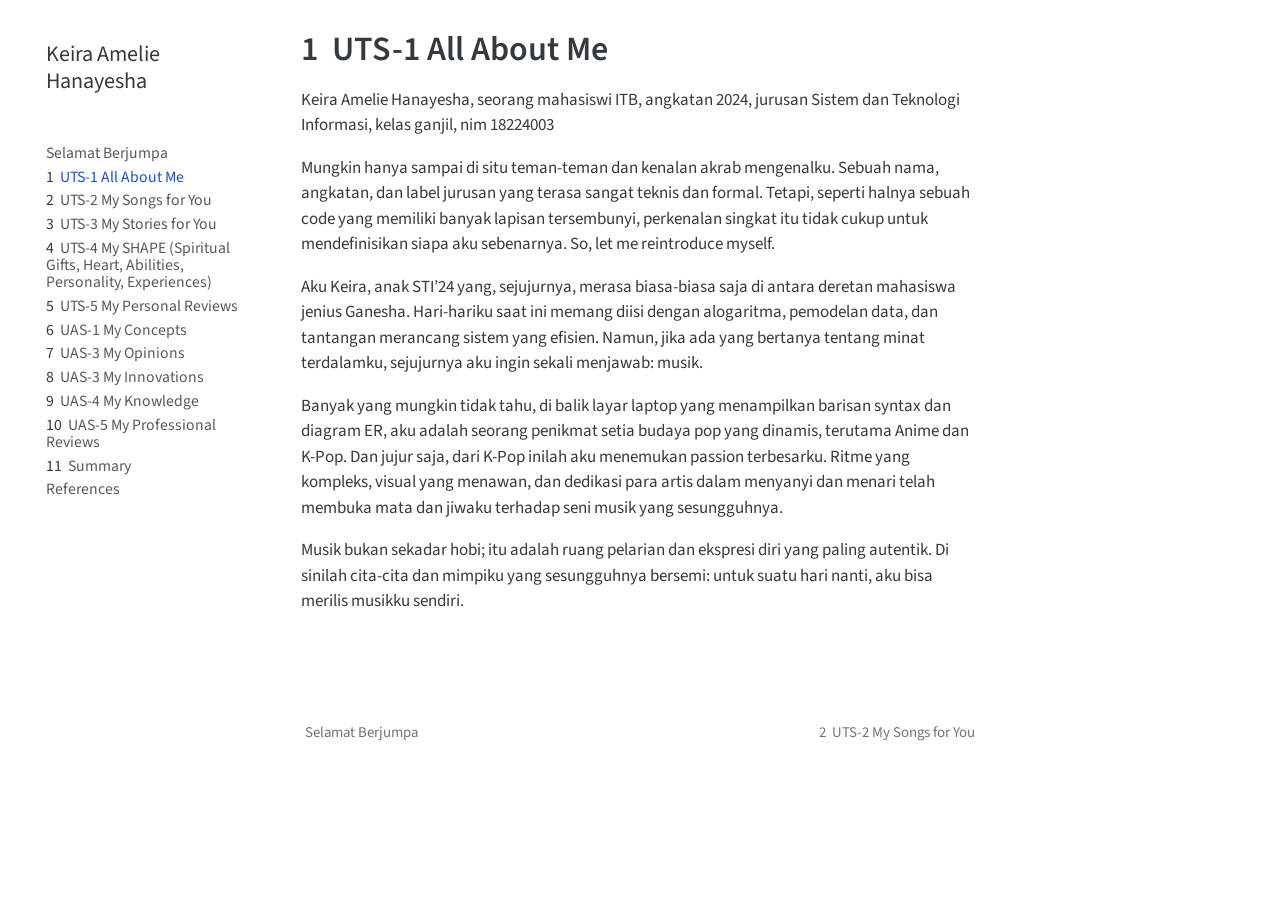
==== commit bc3370bf: "Auto-update docs from Quarto build" ====
--- a/docs/All_About_me/index.html
+++ b/docs/All_About_me/index.html
@@ -193,21 +193,8 @@
 </nav>
 <div id="quarto-sidebar-glass" class="quarto-sidebar-collapse-item" data-bs-toggle="collapse" data-bs-target=".quarto-sidebar-collapse-item"></div>
 <!-- margin-sidebar -->
-    <div id="quarto-margin-sidebar" class="sidebar margin-sidebar">
-        <nav id="TOC" role="doc-toc" class="toc-active">
-    <h2 id="toc-title">Table of contents</h2>
-   
-  <ul>
-  <li><a href="#kisah-yang-membentuk-diri-anda-mengenal-kekuatan-identitas-naratif" id="toc-kisah-yang-membentuk-diri-anda-mengenal-kekuatan-identitas-naratif" class="nav-link active" data-scroll-target="#kisah-yang-membentuk-diri-anda-mengenal-kekuatan-identitas-naratif"><span class="header-section-number">1.1</span> <strong>Kisah yang Membentuk Diri Anda: Mengenal Kekuatan Identitas Naratif</strong></a>
-  <ul class="collapse">
-  <li><a href="#tiga-lapisan-diri-anda-di-mana-cerita-hidup-anda-berada" id="toc-tiga-lapisan-diri-anda-di-mana-cerita-hidup-anda-berada" class="nav-link" data-scroll-target="#tiga-lapisan-diri-anda-di-mana-cerita-hidup-anda-berada"><span class="header-section-number">1.1.1</span> <strong>1. Tiga Lapisan Diri Anda: Di Mana Cerita Hidup Anda Berada?</strong></a></li>
-  <li><a href="#pola-pola-kisah-kehidupan-apa-yang-membuat-sebuah-cerita-bermanfaat" id="toc-pola-pola-kisah-kehidupan-apa-yang-membuat-sebuah-cerita-bermanfaat" class="nav-link" data-scroll-target="#pola-pola-kisah-kehidupan-apa-yang-membuat-sebuah-cerita-bermanfaat"><span class="header-section-number">1.1.2</span> <strong>2. Pola-Pola Kisah Kehidupan: Apa yang Membuat Sebuah Cerita Bermanfaat?</strong></a></li>
-  <li><a href="#seni-memberi-makna-kekuatan-super-anda-dalam-bernalar" id="toc-seni-memberi-makna-kekuatan-super-anda-dalam-bernalar" class="nav-link" data-scroll-target="#seni-memberi-makna-kekuatan-super-anda-dalam-bernalar"><span class="header-section-number">1.1.3</span> <strong>3. Seni Memberi Makna: Kekuatan Super Anda dalam Bernalar</strong></a></li>
-  <li><a href="#mulai-menulis-ulang-kisah-anda-dua-langkah-praktis" id="toc-mulai-menulis-ulang-kisah-anda-dua-langkah-praktis" class="nav-link" data-scroll-target="#mulai-menulis-ulang-kisah-anda-dua-langkah-praktis"><span class="header-section-number">1.1.4</span> <strong>4. Mulai Menulis Ulang Kisah Anda: Dua Langkah Praktis</strong></a></li>
-  <li><a href="#kesimpulan-kisah-anda-adalah-perjalanan-yang-terus-berlanjut" id="toc-kesimpulan-kisah-anda-adalah-perjalanan-yang-terus-berlanjut" class="nav-link" data-scroll-target="#kesimpulan-kisah-anda-adalah-perjalanan-yang-terus-berlanjut"><span class="header-section-number">1.1.5</span> <strong>5. Kesimpulan: Kisah Anda Adalah Perjalanan yang Terus Berlanjut</strong></a></li>
-  </ul></li>
-  </ul>
-</nav>
+    <div id="quarto-margin-sidebar" class="sidebar margin-sidebar zindex-bottom">
+        
     </div>
 <!-- main -->
 <main class="content" id="quarto-document-content">
@@ -231,127 +218,13 @@
 </header>
 
 
-<div class="quarto-figure quarto-figure-center">
-<figure class="figure">
-<p><img src="../images/AZRL.png" class="img-fluid figure-img" style="width:950.0%"></p>
-<figcaption>About Me</figcaption>
-</figure>
-</div>
-<p>Armein Z R Langi adalah Guru Besar di Sekolah Teknik Elektro dan Informatika ITB, dosen ITB sejak Desember 1987, mantan Rektor Universitas Kristen Maranatha, 1 Maret 2016 s/d 29 Februari 2020, mantan Kepala Pusat Penelitian Teknologi Informasi dan Komunikasi (PP-TIK) ITB November 2005 s/d Maret 2010, dan Sekretaris MWA ITB Mei 2010-Jan 2011.</p>
-<p>Lahir di Tomohon 1962 dari pasangan Manado dan Sunda. Saat ini tinggal di Bandung, menikah dengan Ina dan dikaruniai empat anak. Ayah dari Gladys, Kezia, Andria, dan Marco.</p>
-<p>Sharing pikiran singkat ada di blog <a href="https://azrl.wordpress.com" class="uri">https://azrl.wordpress.com</a>. Facebookk: armein_langi</p>
-<p>Apa gagasan yang sedang ia pikirkan?</p>
-<section id="kisah-yang-membentuk-diri-anda-mengenal-kekuatan-identitas-naratif" class="level2" data-number="1.1">
-<h2 data-number="1.1" class="anchored" data-anchor-id="kisah-yang-membentuk-diri-anda-mengenal-kekuatan-identitas-naratif"><span class="header-section-number">1.1</span> <strong>Kisah yang Membentuk Diri Anda: Mengenal Kekuatan Identitas Naratif</strong></h2>
-<p>Manusia adalah pencerita alami. Sejak zaman dahulu, kita selalu berusaha memahami kekacauan hidup dengan merangkainya menjadi sebuah cerita. Para ahli bahkan menyebut kita sebagai “organisme pencerita” (<em>storytelling organisms</em>) yang menjalani “kehidupan yang penuh cerita” (<em>storied lives</em>) (2). Proses ini bukanlah sekadar menyusun fakta, melainkan sebuah proses aktif untuk menciptakan makna.</p>
-<p><a href="./audio/Identitas_Naratif__Jadi_Sutradara_dan_Penulis_Kisah_Hidup_Anda_.mp4">Hayu dengar poscastnya</a></p>
-<p>Kisah personal yang terus berkembang inilah yang disebut para psikolog sebagai <strong>“identitas naratif”</strong>—sebuah cerita yang kita bangun untuk memahami keberadaan kita, dengan menghubungkan masa lalu, masa kini, dan masa depan kita menjadi satu kesatuan yang utuh (3, 8). Cerita batin ini adalah proses <em>penciptaan diri</em> yang aktif, bukan sekadar menceritakan ulang kejadian. Kisah inilah yang menjawab pertanyaan-pertanyaan paling mendasar: “Siapa saya? Bagaimana saya sampai di sini? Ke mana saya akan pergi?” (5, 6).</p>
-<section id="tiga-lapisan-diri-anda-di-mana-cerita-hidup-anda-berada" class="level3" data-number="1.1.1">
-<h3 data-number="1.1.1" class="anchored" data-anchor-id="tiga-lapisan-diri-anda-di-mana-cerita-hidup-anda-berada"><span class="header-section-number">1.1.1</span> <strong>1. Tiga Lapisan Diri Anda: Di Mana Cerita Hidup Anda Berada?</strong></h3>
-<p>Psikolog Dan P. McAdams membagi kepribadian manusia ke dalam tiga tingkatan yang berbeda. Identitas naratif merupakan tingkatan tertinggi dan paling personal, yang menyatukan semua bagian lain dari diri kita (8).</p>
-<ul>
-<li><p><strong>Level 1: Sifat Dasar</strong> Ini adalah ciri-ciri umum kepribadian kita yang cenderung stabil, seperti apakah kita seorang <em>introvert</em> atau <em>ekstrovert</em>.</p></li>
-<li><p><strong>Level 2: Kepedulian Pribadi</strong> Ini mencakup hal-hal yang lebih spesifik seperti tujuan hidup, nilai-nilai yang kita pegang, dan keyakinan kita.</p></li>
-<li><p><strong>Level 3: Identitas Naratif</strong> Inilah kisah hidup yang kita ciptakan untuk mengikat Level 1 dan 2 menjadi sebuah narasi yang koheren dan bermakna. Ini adalah cerita tentang “diri” kita.</p></li>
-</ul>
-<p>Wawasan paling memberdayakan dari konsep ini adalah: meskipun kita mungkin tidak dapat dengan mudah mengubah sifat dasar kita (Level 1), kita <em>memiliki kekuatan</em> untuk belajar mengubah cerita yang kita sampaikan tentang hidup kita (Level 3). Perubahan narasi ini terbukti memiliki dampak besar pada kesejahteraan dan kebahagiaan kita (9).</p>
-<p>Namun, tidak semua cerita diciptakan sama. Mari kita lihat pola-pola naratif yang dapat membuat sebuah kisah hidup menjadi lebih memberdayakan.</p>
-</section>
-<section id="pola-pola-kisah-kehidupan-apa-yang-membuat-sebuah-cerita-bermanfaat" class="level3" data-number="1.1.2">
-<h3 data-number="1.1.2" class="anchored" data-anchor-id="pola-pola-kisah-kehidupan-apa-yang-membuat-sebuah-cerita-bermanfaat"><span class="header-section-number">1.1.2</span> <strong>2. Pola-Pola Kisah Kehidupan: Apa yang Membuat Sebuah Cerita Bermanfaat?</strong></h3>
-<p>Penelitian menunjukkan bahwa tidak semua cerita yang kita bangun sama-sama bermanfaat bagi kesehatan mental kita (4). Beberapa tema naratif secara konsisten terhubung dengan kehidupan yang lebih sejahtera dan berkembang.</p>
-<section id="penebusan-vs.-kontaminasi-mengubah-penderitaan-menjadi-kekuatan" class="level4" data-number="1.1.2.1">
-<h4 data-number="1.1.2.1" class="anchored" data-anchor-id="penebusan-vs.-kontaminasi-mengubah-penderitaan-menjadi-kekuatan"><span class="header-section-number">1.1.2.1</span> Penebusan vs.&nbsp;Kontaminasi: Mengubah Penderitaan Menjadi Kekuatan</h4>
-<p>Salah satu pola naratif yang paling penting adalah cara kita membingkai peristiwa sulit.</p>
-<p><strong>Cerita Penebusan (Redemption Story)</strong> adalah narasi yang bergerak dari situasi negatif ke hasil yang positif (misalnya, kegagalan yang memberikan pelajaran berharga, atau penderitaan yang melahirkan kekuatan baru). Pola ini sangat kuat kaitannya dengan kebahagiaan, kepuasan hidup, dan resiliensi (7).</p>
-<p><strong>Cerita Kontaminasi (Contamination Story)</strong> adalah kebalikannya. Cerita ini dimulai dari peristiwa baik yang kemudian berubah menjadi buruk. Kisah semacam ini seperti “tumpahan minyak yang meracuni air,” menjebak sang pencerita dalam rasa sakit dan putus asa (3, 11).</p>
-</section>
-<section id="agensi-vs.-kepasifan-menjadi-pahlawan-dalam-kisah-anda" class="level4" data-number="1.1.2.2">
-<h4 data-number="1.1.2.2" class="anchored" data-anchor-id="agensi-vs.-kepasifan-menjadi-pahlawan-dalam-kisah-anda"><span class="header-section-number">1.1.2.2</span> Agensi vs.&nbsp;Kepasifan: Menjadi Pahlawan dalam Kisah Anda</h4>
-<p>Pola penting lainnya adalah peran yang kita ambil dalam cerita kita sendiri.</p>
-<p><strong>Agensi (Agency)</strong> adalah ketika kita menampilkan diri sebagai aktor utama dalam cerita kita—seseorang yang secara aktif membuat keputusan, mengambil tindakan, dan mengatasi rintangan. Mengembangkan rasa agensi dalam cerita hidup adalah salah satu prediktor terkuat untuk perbaikan dalam terapi (3, 7).</p>
-<p><strong>Kepasifan (Passivity)</strong> ditandai dengan perasaan menjadi korban keadaan. Dalam narasi ini, peristiwa seolah-olah “terjadi begitu saja pada” sang pencerita, yang digambarkan sebagai korban pasif dari takdir atau tindakan orang lain (8).</p>
-<p>Tabel berikut merangkum tema-tema naratif yang membangun dan merusak, beserta dampaknya bagi kesejahteraan kita.</p>
-<table class="caption-top table">
-<colgroup>
-<col style="width: 50%">
-<col style="width: 50%">
-</colgroup>
-<tbody>
-<tr class="odd">
-<td>Pola Naratif</td>
-<td>Dampak Psikologis</td>
-</tr>
-<tr class="even">
-<td><strong>Pola Naratif yang Membangun (Generative Themes)</strong></td>
-<td></td>
-</tr>
-<tr class="odd">
-<td><strong>Penebusan</strong> (Negatif → Positif)</td>
-<td>Meningkatkan kebahagiaan, kepuasan hidup, resiliensi, dan <em>generativitas</em> (keinginan untuk berkontribusi pada kesejahteraan generasi mendatang) (4, 7).</td>
-</tr>
-<tr class="even">
-<td><strong>Agensi</strong> (Diri sebagai Aktor Efektif)</td>
-<td>Meningkatkan kepercayaan diri, kesehatan mental, dan merupakan prediktor kuat perbaikan dalam terapi (7).</td>
-</tr>
-<tr class="odd">
-<td><strong>Koneksi</strong> (Hubungan &amp; Rasa Memiliki)</td>
-<td>Meningkatkan kesejahteraan, mengurangi rasa kesepian, dan memberikan rasa memiliki tujuan hidup yang lebih besar (8).</td>
-</tr>
-<tr class="even">
-<td><strong>Pola Naratif yang Merusak (Disruptive Themes)</strong></td>
-<td></td>
-</tr>
-<tr class="odd">
-<td><strong>Kontaminasi</strong> (Positif → Negatif)</td>
-<td>Menurunkan kesejahteraan, menyebabkan depresi, keputusasaan, dan perasaan terperangkap dalam pengalaman negatif (3).</td>
-</tr>
-<tr class="even">
-<td><strong>Kepasifan</strong> (Diri sebagai Korban)</td>
-<td>Menimbulkan perasaan menjadi korban, demotivasi, rasa tidak berdaya, depresi, dan hasil kesehatan mental yang buruk (8).</td>
-</tr>
-<tr class="odd">
-<td><strong>Isolasi</strong> (Terputus dari Orang Lain)</td>
-<td>Menyebabkan kesepian, keputusasaan, kurangnya dukungan sosial, dan meningkatkan kerentanan terhadap gangguan psikologis (8).</td>
-</tr>
-</tbody>
-</table>
-<p>Lalu, bagaimana pikiran kita menciptakan pola-pola naratif ini? Jawabannya terletak pada sebuah proses kognitif yang luar biasa.</p>
-</section>
-</section>
-<section id="seni-memberi-makna-kekuatan-super-anda-dalam-bernalar" class="level3" data-number="1.1.3">
-<h3 data-number="1.1.3" class="anchored" data-anchor-id="seni-memberi-makna-kekuatan-super-anda-dalam-bernalar"><span class="header-section-number">1.1.3</span> <strong>3. Seni Memberi Makna: Kekuatan Super Anda dalam Bernalar</strong></h3>
-<p>Pikiran kita memiliki “mesin pembuat makna” yang disebut <strong>penalaran otobiografis</strong> (<em>autobiographical reasoning</em>). Inilah kemampuan kognitif yang memungkinkan kita menghubungkan peristiwa-peristiwa dalam hidup dengan identitas diri kita dan memahami signifikansinya (10).</p>
-<p>Tanpa penalaran ini, hidup kita hanyalah daftar kejadian. Dengan penalaran ini, hidup kita menjadi sebuah cerita yang bermakna.</p>
-<p>Temuan paling penting dari psikologi naratif adalah ini: <strong>kemampuan kita untuk memaknai peristiwa sulit secara positif (misalnya, menemukan hikmah atau pelajaran) lebih berpengaruh pada kesejahteraan kita daripada peristiwa itu sendiri</strong> (10). Ini bukan sifat bawaan, melainkan sebuah keterampilan yang bisa dipelajari dan dilatih.</p>
-<p>Memahami hal ini memberi kita kekuatan. Langkah-langkah berikutnya adalah latihan praktis untuk mengasah ‘mesin pembuat makna’ ini dan menjadi penulis yang lebih sadar atas kisah hidup kita sendiri.</p>
-</section>
-<section id="mulai-menulis-ulang-kisah-anda-dua-langkah-praktis" class="level3" data-number="1.1.4">
-<h3 data-number="1.1.4" class="anchored" data-anchor-id="mulai-menulis-ulang-kisah-anda-dua-langkah-praktis"><span class="header-section-number">1.1.4</span> <strong>4. Mulai Menulis Ulang Kisah Anda: Dua Langkah Praktis</strong></h3>
-<p>Meskipun kita tidak bisa mengubah masa lalu, kita memiliki kekuatan luar biasa untuk mengubah <em>cerita</em> yang kita sampaikan tentang masa lalu itu (29). Berikut adalah dua langkah praktis yang terinspirasi dari Terapi Naratif untuk memulai proses ini.</p>
-<section id="langkah-1-pisahkan-diri-anda-dari-masalah" class="level4" data-number="1.1.4.1">
-<h4 data-number="1.1.4.1" class="anchored" data-anchor-id="langkah-1-pisahkan-diri-anda-dari-masalah"><span class="header-section-number">1.1.4.1</span> Langkah 1: Pisahkan Diri Anda dari Masalah</h4>
-<p>Teknik ini disebut <strong>eksternalisasi masalah</strong>. Caranya adalah dengan mengubah cara kita berbicara tentang masalah kita.</p>
-<p>Misalnya, alih-alih berpikir, <em>“Saya adalah orang yang pencemas,”</em> coba bingkai ulang menjadi, <em>“Saya adalah orang yang sedang berhadapan dengan pengaruh kecemasan”</em> (35).</p>
-<p>Pergeseran bahasa yang sederhana ini menciptakan jarak psikologis. Masalah tidak lagi menjadi bagian inti dari identitas Anda, melainkan sesuatu di luar diri Anda yang bisa diamati, dipahami, dan dihadapi. Ini membuat masalah terasa jauh lebih bisa dikelola.</p>
-</section>
-<section id="langkah-2-temukan-momen-berkilau-anda" class="level4" data-number="1.1.4.2">
-<h4 data-number="1.1.4.2" class="anchored" data-anchor-id="langkah-2-temukan-momen-berkilau-anda"><span class="header-section-number">1.1.4.2</span> Langkah 2: Temukan “Momen Berkilau” Anda</h4>
-<p>Setelah Anda memisahkan diri dari masalah, langkah selanjutnya adalah mencari bukti yang bertentangan dengan “cerita yang penuh masalah” tersebut. Dalam Terapi Naratif, ini disebut <em>unique outcomes</em> atau yang bisa kita sebut <strong>momen berkilau</strong> (<em>sparkling moments</em>).</p>
-<p>Ini adalah momen-momen, sekecil apa pun, di mana masalah tersebut tidak berkuasa atas diri Anda. Tanyakan pada diri Anda:</p>
-<p>“Ingatkah saat di mana ‘Si Pengkritik’ dalam diri Anda muncul, tetapi Anda tetap berhasil bertindak dengan percaya diri?” (36)</p>
-<p>Atau, “Apakah ada momen ketika ‘rasa malas’ mencoba mengambil alih, tetapi Anda tetap berhasil menyelesaikan tugas itu?”</p>
-<p>Momen-momen berkilau ini adalah bukti nyata dari kekuatan, nilai, dan ketahanan Anda. Mereka adalah bahan mentah yang dapat Anda gunakan untuk mulai menenun sebuah cerita baru yang lebih kuat dan lebih memberdayakan.</p>
-</section>
-</section>
-<section id="kesimpulan-kisah-anda-adalah-perjalanan-yang-terus-berlanjut" class="level3" data-number="1.1.5">
-<h3 data-number="1.1.5" class="anchored" data-anchor-id="kesimpulan-kisah-anda-adalah-perjalanan-yang-terus-berlanjut"><span class="header-section-number">1.1.5</span> <strong>5. Kesimpulan: Kisah Anda Adalah Perjalanan yang Terus Berlanjut</strong></h3>
-<p>Pada akhirnya, kita semua adalah penulis kisah hidup kita sendiri. Cerita yang kita sampaikan kepada diri kita sendiri secara aktif menciptakan realitas kita (5). Kisah hidup yang sehat ditandai oleh tema-tema penebusan, di mana kesulitan diubah menjadi pertumbuhan, dan agensi, di mana kita menjadi pahlawan dalam perjalanan kita sendiri.</p>
-<p>Tujuannya bukanlah untuk menulis sebuah cerita yang “sempurna” dan tanpa cela. Tujuannya adalah untuk menumbuhkan keberanian untuk terus menulis, terus mencari makna, dan menjadi penulis sebuah kisah hidup yang berani, jujur, dan layak untuk diceritakan.</p>
-
-
-</section>
-</section>
+<p>Keira Amelie Hanayesha, seorang mahasiswi ITB, angkatan 2024, jurusan Sistem dan Teknologi Informasi, kelas ganjil, nim 18224003</p>
+<p>Mungkin hanya sampai di situ teman-teman dan kenalan akrab mengenalku. Sebuah nama, angkatan, dan label jurusan yang terasa sangat teknis dan formal. Tetapi, seperti halnya sebuah code yang memiliki banyak lapisan tersembunyi, perkenalan singkat itu tidak cukup untuk mendefinisikan siapa aku sebenarnya. So, let me reintroduce myself.</p>
+<p>Aku Keira, anak STI’24 yang, sejujurnya, merasa biasa-biasa saja di antara deretan mahasiswa jenius Ganesha. Hari-hariku saat ini memang diisi dengan alogaritma, pemodelan data, dan tantangan merancang sistem yang efisien. Namun, jika ada yang bertanya tentang minat terdalamku, sejujurnya aku ingin sekali menjawab: musik.</p>
+<p>Banyak yang mungkin tidak tahu, di balik layar laptop yang menampilkan barisan syntax dan diagram ER, aku adalah seorang penikmat setia budaya pop yang dinamis, terutama Anime dan K-Pop. Dan jujur saja, dari K-Pop inilah aku menemukan passion terbesarku. Ritme yang kompleks, visual yang menawan, dan dedikasi para artis dalam menyanyi dan menari telah membuka mata dan jiwaku terhadap seni musik yang sesungguhnya.</p>
+<p>Musik bukan sekadar hobi; itu adalah ruang pelarian dan ekspresi diri yang paling autentik. Di sinilah cita-cita dan mimpiku yang sesungguhnya bersemi: untuk suatu hari nanti, aku bisa merilis musikku sendiri.</p>
+
+
 
 </main> <!-- /main -->
 <script id="quarto-html-after-body" type="application/javascript">
